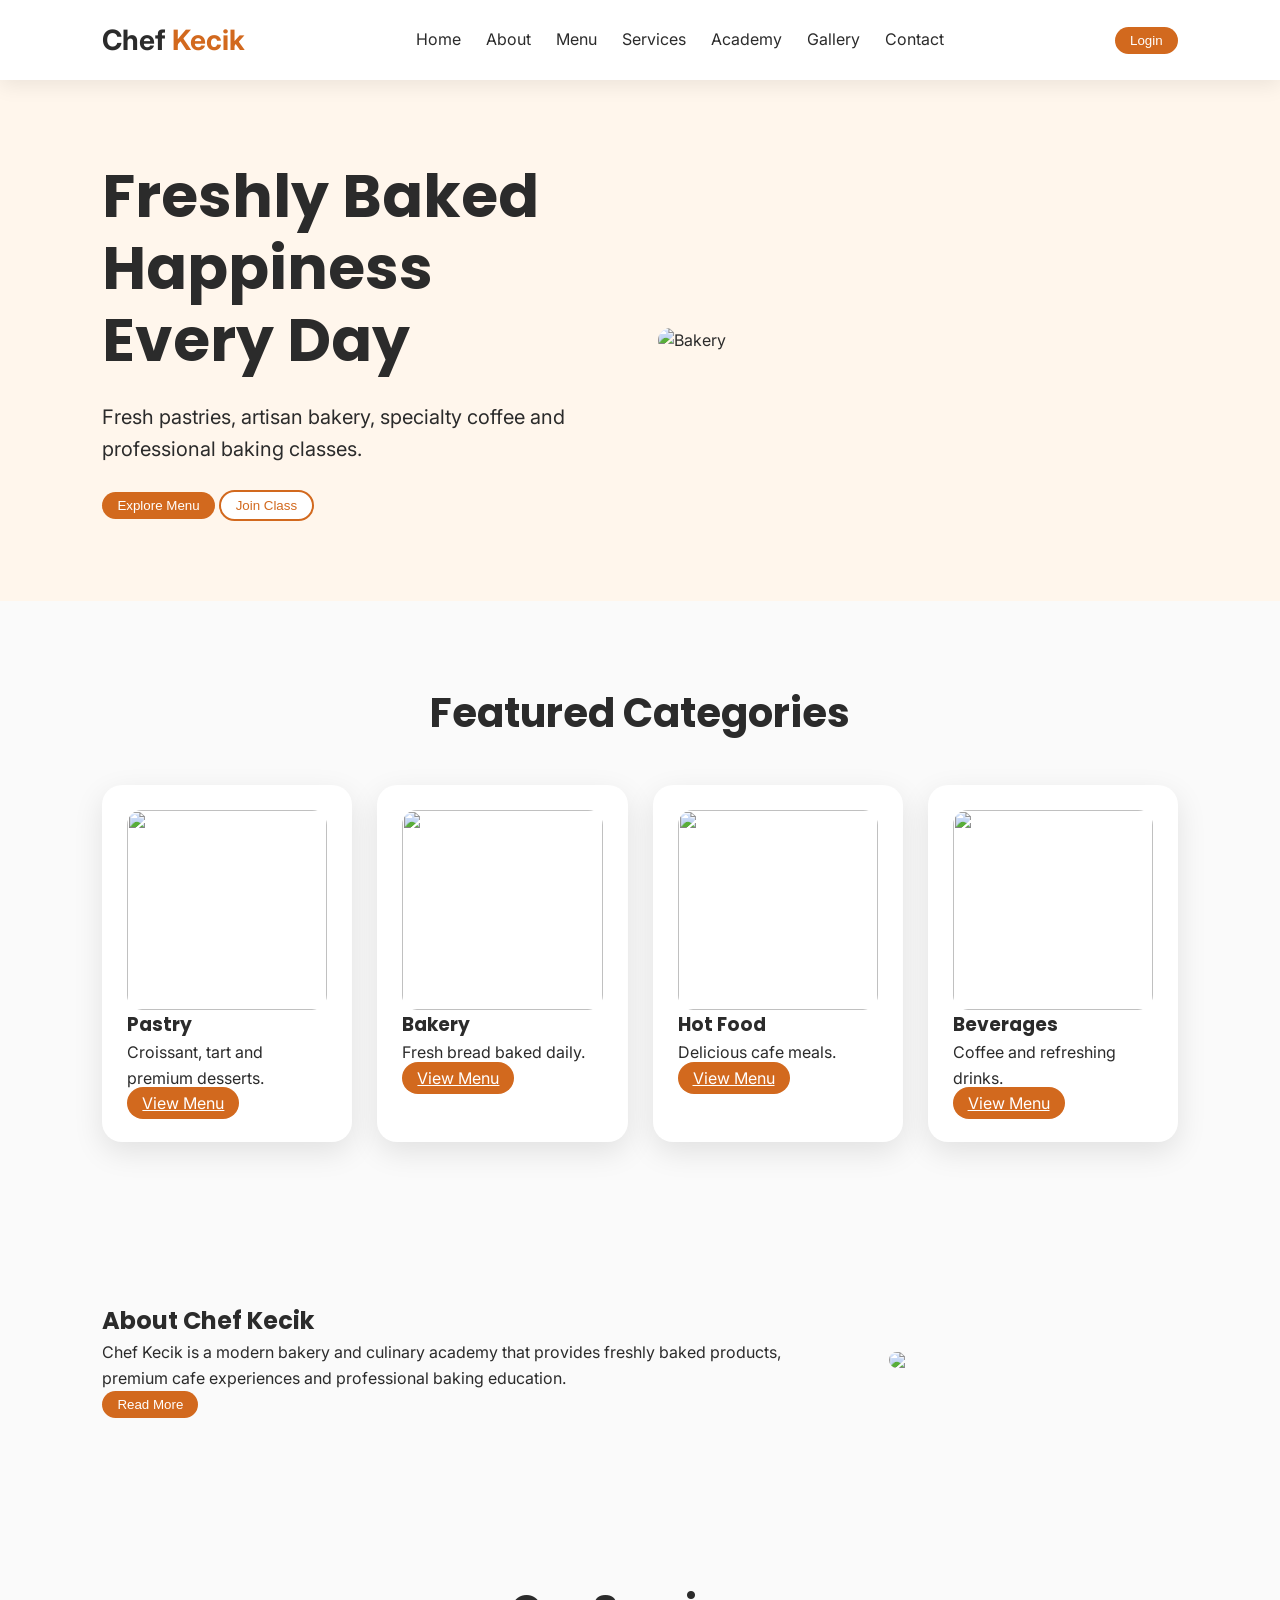
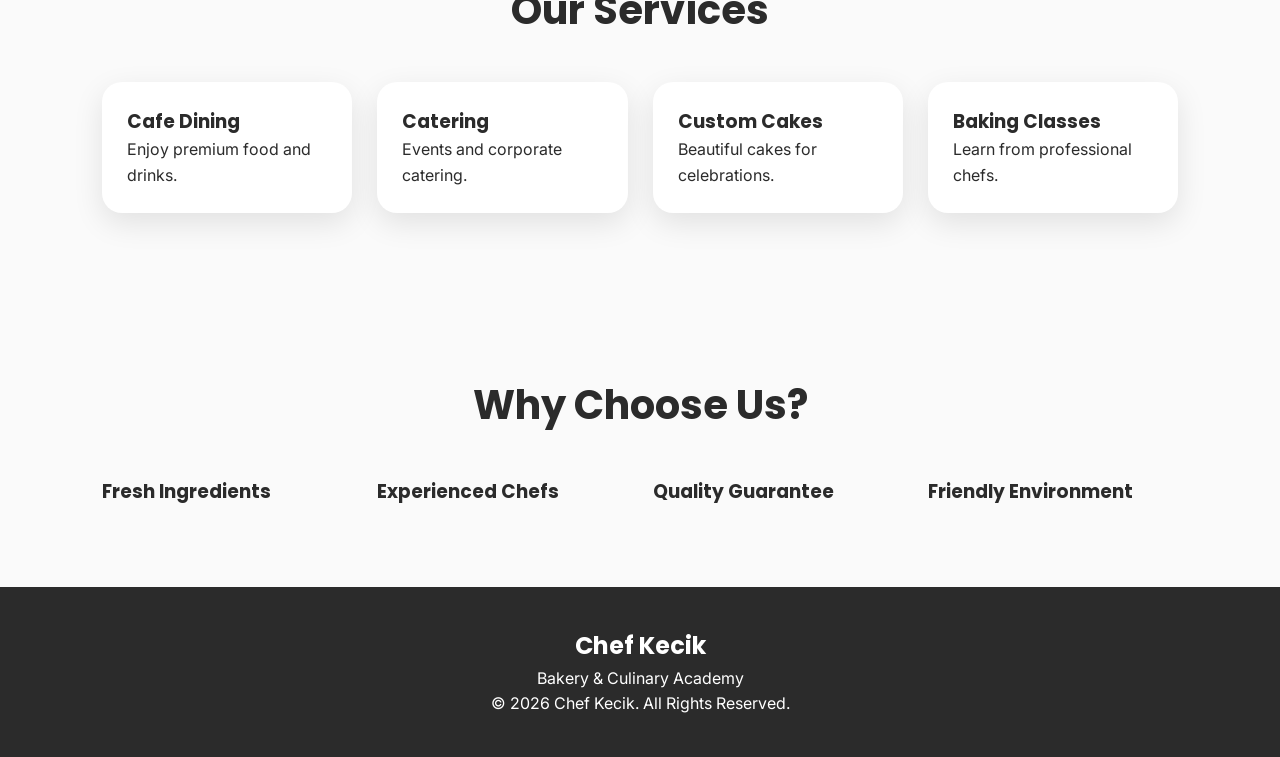
==== index.html @ 18dea5f0 "chef kecik" ====
<!DOCTYPE html>
<html lang="en">

<head>
    <meta charset="UTF-8">
    <meta name="viewport" content="width=device-width, initial-scale=1.0">

    <title>Chef Kecik | Bakery & Culinary Academy</title>

    <link rel="stylesheet" href="css/style.css">

    <!-- Google Fonts -->
    <link
        href="https://fonts.googleapis.com/css2?family=Inter:wght@400;500;600&family=Poppins:wght@600;700&display=swap"
        rel="stylesheet">
</head>

<body>

    <!-- NAVBAR -->
    <header>
        <nav class="navbar">

            <div class="logo">
                Chef <span>Kecik</span>
            </div>


            <ul class="nav-links">
                <li><a href="#home">Home</a></li>
                <li><a href="#about">About</a></li>
                <li><a href="#menu">Menu</a></li>
                <li><a href="#services">Services</a></li>
                <li><a href="academy.html">Academy</a></li>
                <li><a href="#gallery">Gallery</a></li>
                <li><a href="#contact">Contact</a></li>
            </ul>


            <button class="login-btn">
                Login
            </button>


            <div class="hamburger">
                ☰
            </div>

        </nav>
    </header>



    <!-- HERO -->
    <section class="hero" id="home">

        <div class="hero-content">

            <h1>
                Freshly Baked
                Happiness Every Day
            </h1>

            <p>
                Fresh pastries, artisan bakery,
                specialty coffee and professional
                baking classes.
            </p>


            <div>
                <button class="primary-btn">
                    Explore Menu
                </button>

                <button class="secondary-btn">
                    Join Class
                </button>
            </div>

        </div>


        <div class="hero-image">

            <img src="https://images.unsplash.com/photo-1555507036-ab1f4038808a" alt="Bakery">

        </div>

    </section>




    <!-- CATEGORY -->

    <section class="section" id="menu">

        <h2>
            Featured Categories
        </h2>


        <div class="card-grid">


            <div class="card">

                <img src="https://images.unsplash.com/photo-1555507036-ab1f4038808a">

                <h3>
                    Pastry
                </h3>

                <p>
                    Croissant, tart and premium desserts.
                </p>

                <a href="menu.html" class="card-btn">
                    View Menu
                </a>

            </div>




            <div class="card">

                <img src="https://images.unsplash.com/photo-1509440159596-0249088772ff">

                <h3>
                    Bakery
                </h3>

                <p>
                    Fresh bread baked daily.
                </p>

                <a href="menu.html" class="card-btn">
                    View Menu
                </a>

            </div>





            <div class="card">

                <img src="https://images.unsplash.com/photo-1515003197210-e0cd71810b5f">

                <h3>
                    Hot Food
                </h3>

                <p>
                    Delicious cafe meals.
                </p>

                <a href="menu.html" class="card-btn">
                    View Menu
                </a>

            </div>





            <div class="card">

                <img src="https://images.unsplash.com/photo-1495474472287-4d71bcdd2085">

                <h3>
                    Beverages
                </h3>

                <p>
                    Coffee and refreshing drinks.
                </p>

                <a href="menu.html" class="card-btn">
                    View Menu
                </a>

            </div>


        </div>

    </section>





    <!-- ABOUT -->

    <section class="about" id="about">

        <div>

            <h2>
                About Chef Kecik
            </h2>


            <p>
                Chef Kecik is a modern bakery and culinary academy
                that provides freshly baked products, premium cafe
                experiences and professional baking education.
            </p>


            <button class="primary-btn">
                Read More
            </button>


        </div>


        <img src="https://images.unsplash.com/photo-1556910103-1c02745aae4d">

    </section>





    <!-- SERVICES -->

    <section class="section" id="services">

        <h2>
            Our Services
        </h2>


        <div class="service-grid">


            <div class="service">
                <h3>Cafe Dining</h3>
                <p>Enjoy premium food and drinks.</p>
            </div>


            <div class="service">
                <h3>Catering</h3>
                <p>Events and corporate catering.</p>
            </div>


            <div class="service">
                <h3>Custom Cakes</h3>
                <p>Beautiful cakes for celebrations.</p>
            </div>


            <div class="service">
                <h3>Baking Classes</h3>
                <p>Learn from professional chefs.</p>
            </div>


        </div>

    </section>





    <!-- WHY CHOOSE -->

    <section class="why">


        <h2>
            Why Choose Us?
        </h2>


        <div class="features">

            <div>
                <h3>
                    Fresh Ingredients
                </h3>
            </div>


            <div>
                <h3>
                    Experienced Chefs
                </h3>
            </div>


            <div>
                <h3>
                    Quality Guarantee
                </h3>
            </div>


            <div>
                <h3>
                    Friendly Environment
                </h3>
            </div>


        </div>

    </section>

    <!-- FOOTER -->

    <footer id="contact">


        <h2>
            Chef Kecik
        </h2>


        <p>
            Bakery & Culinary Academy
        </p>


        <p>
            © 2026 Chef Kecik. All Rights Reserved.
        </p>


    </footer>



    <script src="js/script.js"></script>

</body>

</html>
---- css/style.css ----
:root {

    --primary: #D2691E;
    --secondary: #FFF6EC;
    --accent: #8B4513;
    --highlight: #F4C27A;
    --dark: #2B2B2B;
    --white: #ffffff;
    --background: #FAFAFA;

}



* {

    margin:0;
    padding:0;
    box-sizing:border-box;
    scroll-behavior:smooth;

}



body {

    font-family: "Inter", sans-serif;
    color:var(--dark);
    background:var(--background);
    line-height:1.6;

}



h1,
h2,
h3 {

    font-family:"Poppins",sans-serif;

}



img {

    max-width:100%;
    display:block;

}



/* ==========================================
   NAVIGATION
========================================== */


.navbar {

    height:80px;
    display:flex;
    align-items:center;
    justify-content:space-between;

    padding:0 8%;

    background:white;

    position:sticky;
    top:0;

    z-index:100;

    box-shadow:
    0 5px 20px rgba(0,0,0,.08);

}



.logo {

    font-size:28px;
    font-weight:700;

}



.logo span {

    color:var(--primary);

}



.nav-links {

    display:flex;
    gap:25px;
    list-style:none;

}



.nav-links a {

    text-decoration:none;
    color:var(--dark);

    position:relative;

}



.nav-links a::after {

    content:"";

    position:absolute;

    width:0%;
    height:2px;

    background:var(--primary);

    bottom:-5px;
    left:0;

    transition:.3s;

}



.nav-links a:hover::after {

    width:100%;

}




/* ==========================================
   BUTTONS
========================================== */


button,
.primary-btn,
.secondary-btn,
.card-btn {

    cursor:pointer;
    border:none;

    padding: 6px 15px;

    border-radius:30px;

    transition:.3s;

}



.primary-btn,
.login-btn,
.card-btn {

    background:var(--primary);

    color:white;

}



.primary-btn:hover,
.login-btn:hover,
.card-btn:hover {

    background:var(--accent);

    transform:translateY(-3px);

}



.secondary-btn {

    background:white;

    border:2px solid var(--primary);

    color:var(--primary);

}



.secondary-btn:hover {

    background:var(--primary);

    color:white;

}



/* ==========================================
   HERO
========================================== */


.hero {

    display:flex;

    align-items:center;

    gap:50px;

    padding:80px 8%;

    background:var(--secondary);

}



.hero-content {

    flex:1;

}



.hero h1 {

    font-size:60px;

    line-height:1.2;

}



.hero p {

    font-size:20px;

    margin:25px 0;

}



.hero-image img {

    width:520px;

    border-radius:30px;

}



/* ==========================================
   PAGE HERO
========================================== */


.page-hero {

    height:350px;

    display:flex;

    flex-direction:column;

    justify-content:center;

    align-items:center;

    text-align:center;

    color:white;


    background:

    linear-gradient(
        rgba(210,105,30,.75),
        rgba(139,69,19,.75)
    ),

    url("../images/bakery.jpg");


    background-size:cover;

    background-position:center;

}



.page-hero h1 {

    font-size:50px;

}




/* ==========================================
   SECTIONS
========================================== */


.section,
.about,
.why {

    padding:80px 8%;

}



.section h2,
.why h2 {

    text-align:center;

    font-size:40px;

    margin-bottom:40px;

}



/* ==========================================
   HOME CARDS
========================================== */


.card-grid,
.service-grid,
.features,
.testimonial {

    display:grid;

    grid-template-columns:repeat(4,1fr);

    gap:25px;

}



.card,
.service,
.testimonial div,
.menu-card,
.course-card {


    background:white;

    padding:25px;

    border-radius:20px;


    box-shadow:

    0 10px 30px rgba(0,0,0,.1);


    transition:.3s;

}



.card:hover,
.service:hover,
.menu-card:hover,
.course-card:hover {


    transform:translateY(-8px);

}



.card img {

    width:100%;

    height:200px;

    object-fit:cover;

    border-radius:15px;

}




/* ==========================================
   ABOUT
========================================== */


.about {

    display:flex;

    align-items:center;

    gap:50px;

}



.about img {

    width:450px;

    border-radius:30px;

}



/* ==========================================
   MENU PAGE
========================================== */


.menu-grid,
.course-grid {

    display:grid;

    grid-template-columns:repeat(3,1fr);

    gap:30px;

}



.menu-card img {


    width:100%;

    height:220px;

    object-fit:cover;

    border-radius:15px;

}



.menu-card h4 {

    color:var(--primary);

    font-size:22px;

    margin:15px 0;

}



.menu-card button,
.course-card button {


    background:var(--primary);

    color:white;


}



/* ==========================================
   ACADEMY
========================================== */


.course-card ul {

    margin:20px;

}



.course-card li {

    margin-bottom:8px;

}



.academy-form {

    max-width:500px;

    margin:auto;

    display:flex;

    flex-direction:column;

    gap:15px;

}



.academy-form label {

    font-weight:600;

}



.academy-form input,
.academy-form select {


    padding:15px;

    border-radius:10px;

    border:1px solid #ddd;

    font-size:16px;

}



/* ==========================================
   TABLE
========================================== */


table {

    width:100%;

    background:white;

    border-collapse:collapse;

}



td,
th {

    padding:15px;

    border:1px solid #ddd;

    text-align:center;

}



/* ==========================================
   FOOTER
========================================== */


footer {

    background:var(--dark);

    color:white;

    text-align:center;

    padding:40px;

}




/* ==========================================
   MOBILE
========================================== */


.hamburger {

    display:none;

}




@media(max-width:900px){


    .nav-links {

        display:none;

    }


    .hamburger {

        display:block;

    }



    .hero,
    .about {

        flex-direction:column;

    }



    .hero h1 {

        font-size:40px;

    }



    .hero-image img,
    .about img {

        width:100%;

    }



    .card-grid,
    .service-grid,
    .features,
    .testimonial,
    .menu-grid,
    .course-grid {


        grid-template-columns:1fr;

    }



    .page-hero h1 {

        font-size:35px;

    }



}
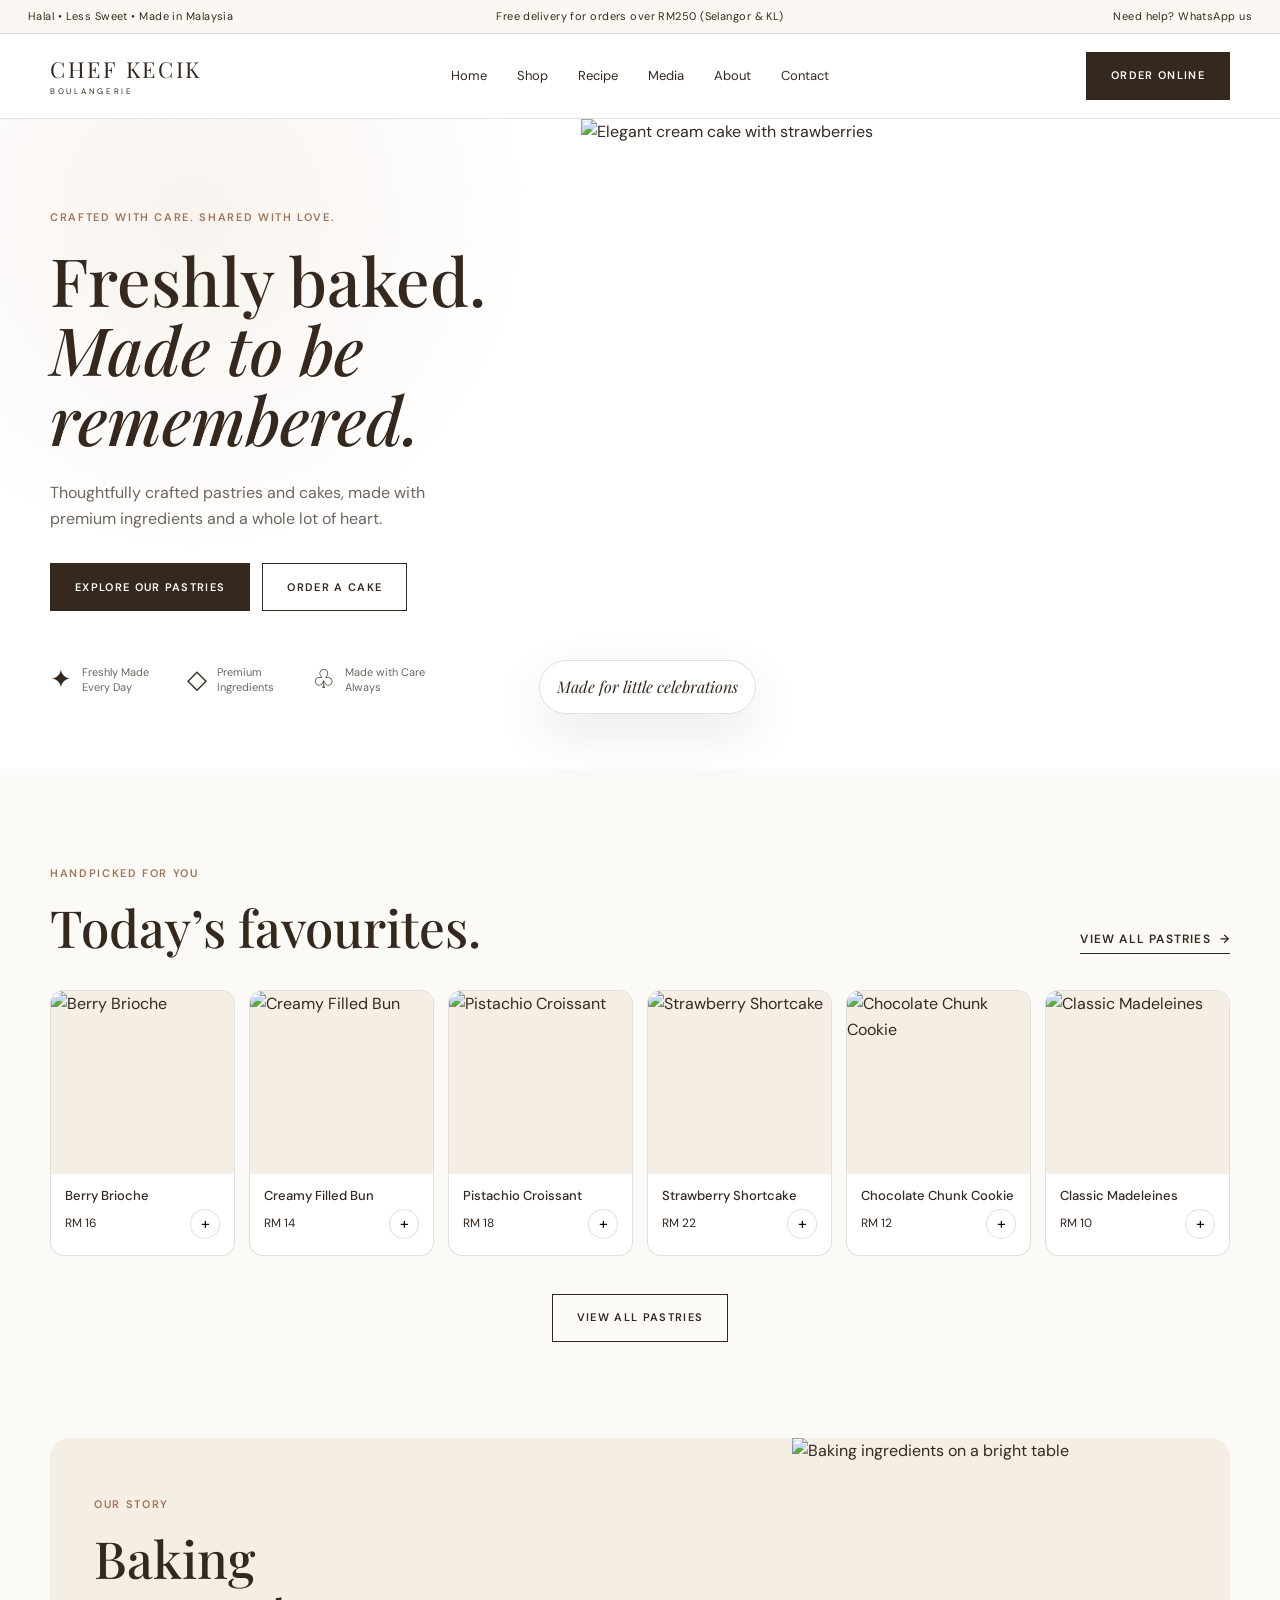
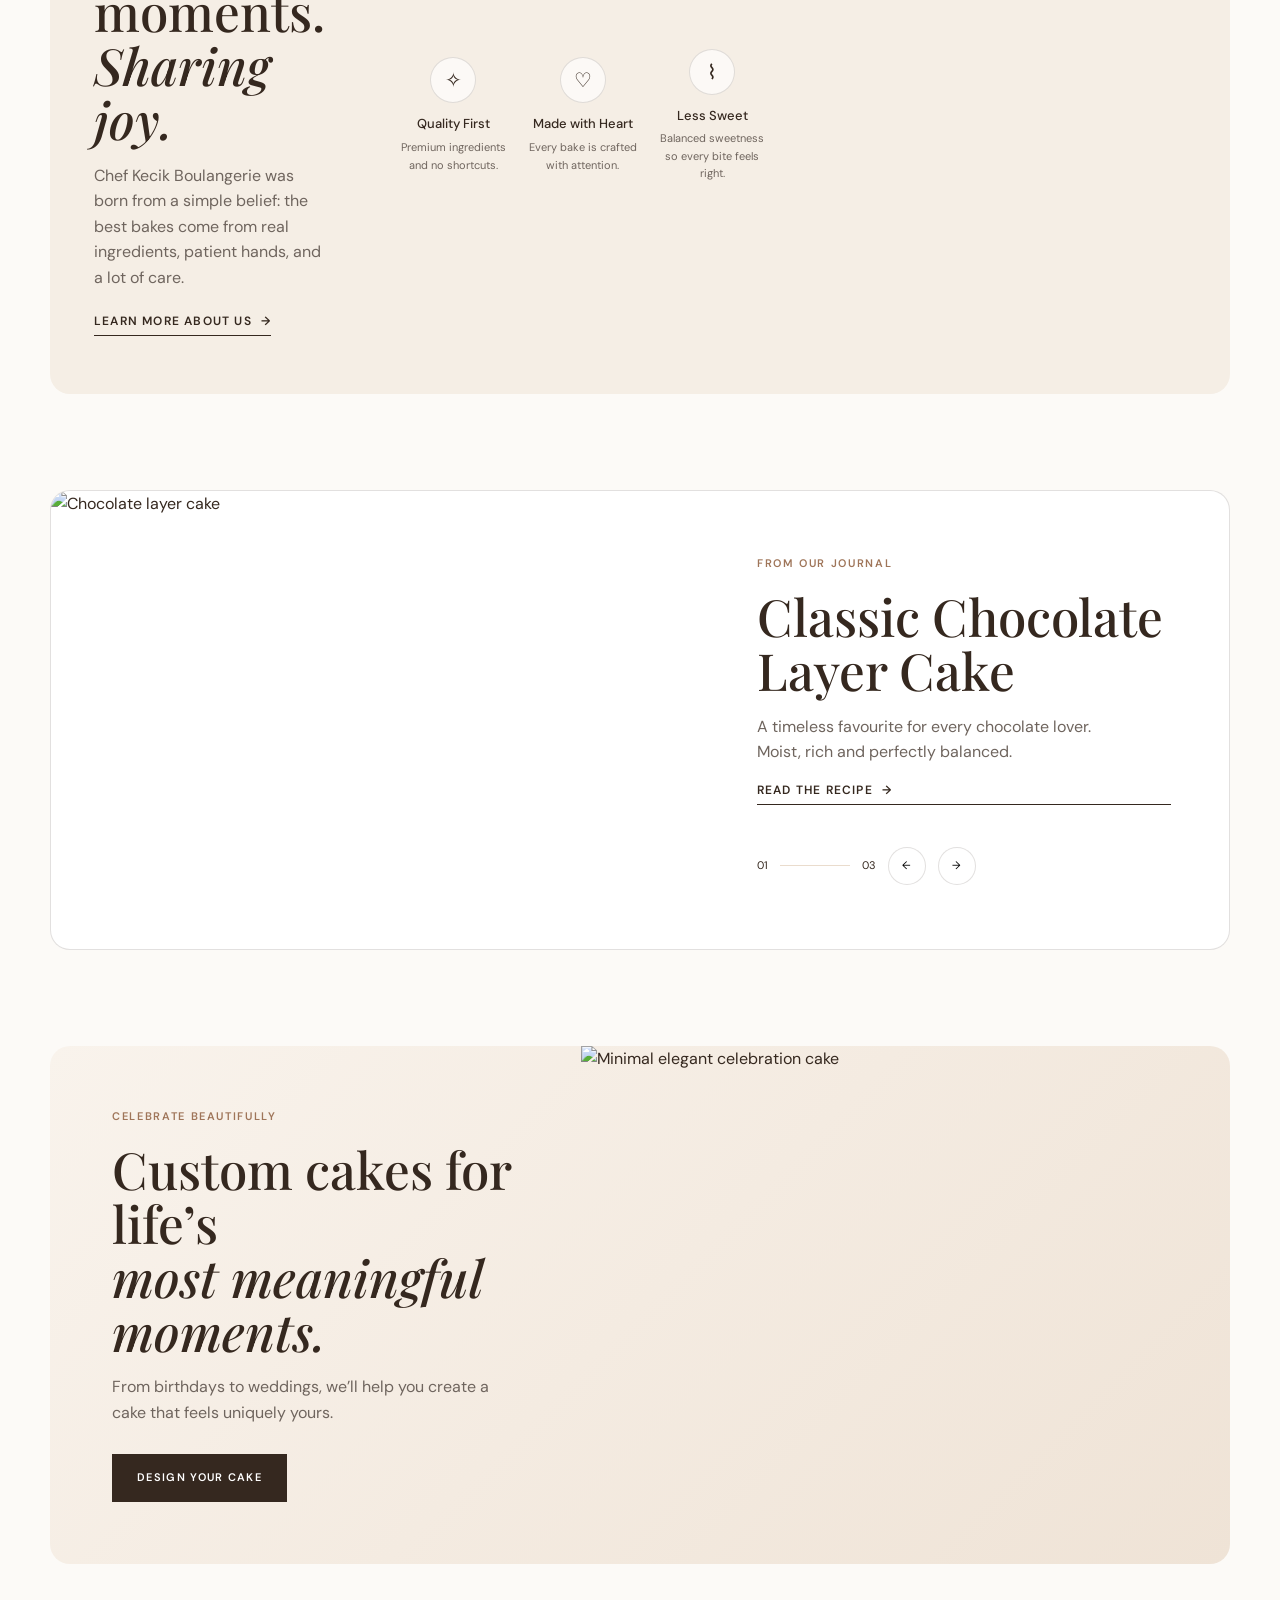
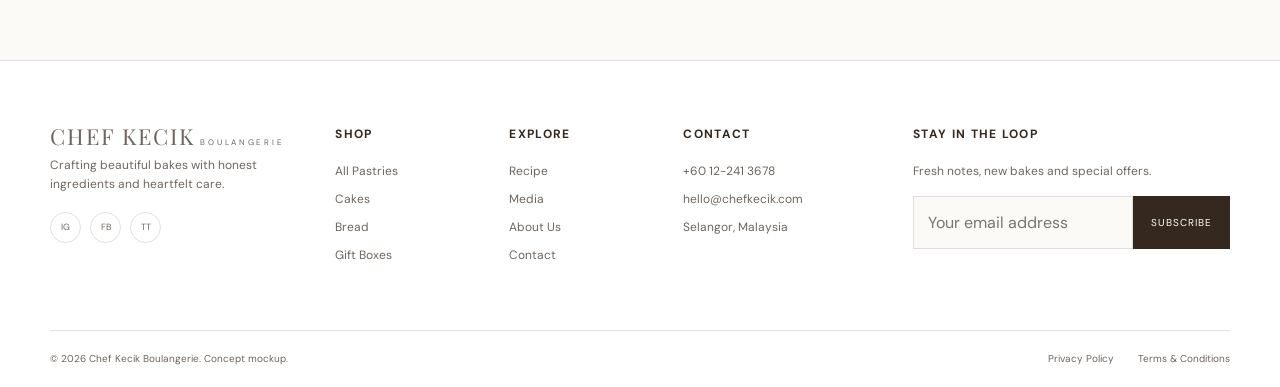
==== commit c9aa936f: "Add Chef Kecik homepage design" ====
--- a/index.html
+++ b/index.html
@@ -1,349 +1,248 @@
-<!DOCTYPE html>
-<html lang="en">
-
-<head>
-    <meta charset="UTF-8">
-    <meta name="viewport" content="width=device-width, initial-scale=1.0">
-
-    <title>Chef Kecik | Bakery & Culinary Academy</title>
-
-    <link rel="stylesheet" href="css/style.css">
-
-    <!-- Google Fonts -->
-    <link
-        href="https://fonts.googleapis.com/css2?family=Inter:wght@400;500;600&family=Poppins:wght@600;700&display=swap"
-        rel="stylesheet">
-</head>
-
-<body>
-
-    <!-- NAVBAR -->
-    <header>
-        <nav class="navbar">
-
-            <div class="logo">
-                Chef <span>Kecik</span>
-            </div>
-
-
-            <ul class="nav-links">
-                <li><a href="#home">Home</a></li>
-                <li><a href="#about">About</a></li>
-                <li><a href="#menu">Menu</a></li>
-                <li><a href="#services">Services</a></li>
-                <li><a href="academy.html">Academy</a></li>
-                <li><a href="#gallery">Gallery</a></li>
-                <li><a href="#contact">Contact</a></li>
-            </ul>
-
-
-            <button class="login-btn">
-                Login
-            </button>
-
-
-            <div class="hamburger">
-                ☰
-            </div>
-
-        </nav>
-    </header>
-
-
-
-    <!-- HERO -->
-    <section class="hero" id="home">
-
-        <div class="hero-content">
-
-            <h1>
-                Freshly Baked
-                Happiness Every Day
-            </h1>
-
-            <p>
-                Fresh pastries, artisan bakery,
-                specialty coffee and professional
-                baking classes.
-            </p>
-
-
-            <div>
-                <button class="primary-btn">
-                    Explore Menu
-                </button>
-
-                <button class="secondary-btn">
-                    Join Class
-                </button>
-            </div>
-
-        </div>
-
-
-        <div class="hero-image">
-
-            <img src="https://images.unsplash.com/photo-1555507036-ab1f4038808a" alt="Bakery">
-
-        </div>
-
-    </section>
-
-
-
-
-    <!-- CATEGORY -->
-
-    <section class="section" id="menu">
-
-        <h2>
-            Featured Categories
-        </h2>
-
-
-        <div class="card-grid">
-
-
-            <div class="card">
-
-                <img src="https://images.unsplash.com/photo-1555507036-ab1f4038808a">
-
-                <h3>
-                    Pastry
-                </h3>
-
-                <p>
-                    Croissant, tart and premium desserts.
-                </p>
-
-                <a href="menu.html" class="card-btn">
-                    View Menu
-                </a>
-
-            </div>
-
-
-
-
-            <div class="card">
-
-                <img src="https://images.unsplash.com/photo-1509440159596-0249088772ff">
-
-                <h3>
-                    Bakery
-                </h3>
-
-                <p>
-                    Fresh bread baked daily.
-                </p>
-
-                <a href="menu.html" class="card-btn">
-                    View Menu
-                </a>
-
-            </div>
-
-
-
-
-
-            <div class="card">
-
-                <img src="https://images.unsplash.com/photo-1515003197210-e0cd71810b5f">
-
-                <h3>
-                    Hot Food
-                </h3>
-
-                <p>
-                    Delicious cafe meals.
-                </p>
-
-                <a href="menu.html" class="card-btn">
-                    View Menu
-                </a>
-
-            </div>
-
-
-
-
-
-            <div class="card">
-
-                <img src="https://images.unsplash.com/photo-1495474472287-4d71bcdd2085">
-
-                <h3>
-                    Beverages
-                </h3>
-
-                <p>
-                    Coffee and refreshing drinks.
-                </p>
-
-                <a href="menu.html" class="card-btn">
-                    View Menu
-                </a>
-
-            </div>
-
-
-        </div>
-
-    </section>
-
-
-
-
-
-    <!-- ABOUT -->
-
-    <section class="about" id="about">
-
-        <div>
-
-            <h2>
-                About Chef Kecik
-            </h2>
-
-
-            <p>
-                Chef Kecik is a modern bakery and culinary academy
-                that provides freshly baked products, premium cafe
-                experiences and professional baking education.
-            </p>
-
-
-            <button class="primary-btn">
-                Read More
-            </button>
-
-
-        </div>
-
-
-        <img src="https://images.unsplash.com/photo-1556910103-1c02745aae4d">
-
-    </section>
-
-
-
-
-
-    <!-- SERVICES -->
-
-    <section class="section" id="services">
-
-        <h2>
-            Our Services
-        </h2>
-
-
-        <div class="service-grid">
-
-
-            <div class="service">
-                <h3>Cafe Dining</h3>
-                <p>Enjoy premium food and drinks.</p>
-            </div>
-
-
-            <div class="service">
-                <h3>Catering</h3>
-                <p>Events and corporate catering.</p>
-            </div>
-
-
-            <div class="service">
-                <h3>Custom Cakes</h3>
-                <p>Beautiful cakes for celebrations.</p>
-            </div>
-
-
-            <div class="service">
-                <h3>Baking Classes</h3>
-                <p>Learn from professional chefs.</p>
-            </div>
-
-
-        </div>
-
-    </section>
-
-
-
-
-
-    <!-- WHY CHOOSE -->
-
-    <section class="why">
-
-
-        <h2>
-            Why Choose Us?
-        </h2>
-
-
-        <div class="features">
-
-            <div>
-                <h3>
-                    Fresh Ingredients
-                </h3>
-            </div>
-
-
-            <div>
-                <h3>
-                    Experienced Chefs
-                </h3>
-            </div>
-
-
-            <div>
-                <h3>
-                    Quality Guarantee
-                </h3>
-            </div>
-
-
-            <div>
-                <h3>
-                    Friendly Environment
-                </h3>
-            </div>
-
-
-        </div>
-
-    </section>
-
-    <!-- FOOTER -->
-
-    <footer id="contact">
-
-
-        <h2>
-            Chef Kecik
-        </h2>
-
-
-        <p>
-            Bakery & Culinary Academy
-        </p>
-
-
-        <p>
-            © 2026 Chef Kecik. All Rights Reserved.
-        </p>
-
-
-    </footer>
-
-
-
-    <script src="js/script.js"></script>
-
-</body>
-
-</html>+<!DOCTYPE html>
+<html lang="en">
+<head>
+  <meta charset="UTF-8" />
+  <meta name="viewport" content="width=device-width, initial-scale=1.0" />
+  <meta name="description" content="Chef Kecik Boulangerie homepage concept" />
+  <title>Chef Kecik Boulangerie</title>
+
+  <!-- Fonts -->
+  <link rel="preconnect" href="https://fonts.googleapis.com">
+  <link rel="preconnect" href="https://fonts.gstatic.com" crossorigin>
+  <link href="https://fonts.googleapis.com/css2?family=DM+Sans:wght@400;500;600&family=Playfair+Display:ital,wght@0,500;0,600;1,500&display=swap" rel="stylesheet">
+
+  <link rel="stylesheet" href="style.css" />
+</head>
+<body>
+  <header class="site-header">
+    <div class="announcement">
+      <span>Halal • Less Sweet • Made in Malaysia</span>
+      <span class="announcement-center">Free delivery for orders over RM250 (Selangor & KL)</span>
+      <a href="https://wa.me/60122413678" target="_blank" rel="noopener">Need help? WhatsApp us</a>
+    </div>
+
+    <nav class="navbar container">
+      <a class="brand" href="#top" aria-label="Chef Kecik home">
+        <span>CHEF KECIK</span>
+        <small>BOULANGERIE</small>
+      </a>
+
+      <button class="menu-toggle" aria-label="Open menu" aria-expanded="false">
+        <span></span><span></span><span></span>
+      </button>
+
+      <div class="nav-menu">
+        <a href="#top">Home</a>
+        <a href="#favourites">Shop</a>
+        <a href="#journal">Recipe</a>
+        <a href="#story">Media</a>
+        <a href="#story">About</a>
+        <a href="#contact">Contact</a>
+      </div>
+
+      <a class="btn btn-dark nav-cta" href="#favourites">Order Online</a>
+    </nav>
+  </header>
+
+  <main id="top">
+    <section class="hero">
+      <div class="hero-inner container">
+        <div class="hero-copy reveal">
+          <p class="eyebrow">CRAFTED WITH CARE. SHARED WITH LOVE.</p>
+          <h1>Freshly baked.<br><em>Made to be remembered.</em></h1>
+          <p class="hero-text">
+            Thoughtfully crafted pastries and cakes, made with premium ingredients
+            and a whole lot of heart.
+          </p>
+
+          <div class="hero-actions">
+            <a class="btn btn-dark" href="#favourites">Explore Our Pastries</a>
+            <a class="btn btn-light" href="#custom-cakes">Order a Cake</a>
+          </div>
+
+          <div class="hero-features">
+            <div><span>✦</span><p>Freshly Made<br>Every Day</p></div>
+            <div><span>◇</span><p>Premium<br>Ingredients</p></div>
+            <div><span>♧</span><p>Made with Care<br>Always</p></div>
+          </div>
+        </div>
+
+        <div class="hero-visual reveal">
+          <div class="hero-image-wrap">
+            <img
+              src="https://images.unsplash.com/photo-1578985545062-69928b1d9587?auto=format&fit=crop&w=1400&q=85"
+              alt="Elegant cream cake with strawberries"
+            >
+          </div>
+          <span class="floating-note">Made for little celebrations</span>
+        </div>
+      </div>
+    </section>
+
+    <section class="section favourites" id="favourites">
+      <div class="container">
+        <div class="section-heading reveal">
+          <div>
+            <p class="eyebrow">HANDPICKED FOR YOU</p>
+            <h2>Today’s favourites.</h2>
+          </div>
+          <a class="text-link" href="#">View all pastries <span>→</span></a>
+        </div>
+
+        <div class="product-grid" id="productGrid"></div>
+
+        <div class="center-action reveal">
+          <a href="#" class="btn btn-light">View All Pastries</a>
+        </div>
+      </div>
+    </section>
+
+    <section class="story-strip section" id="story">
+      <div class="container story-grid">
+        <div class="story-copy reveal">
+          <p class="eyebrow">OUR STORY</p>
+          <h2>Baking moments.<br><em>Sharing joy.</em></h2>
+          <p>
+            Chef Kecik Boulangerie was born from a simple belief:
+            the best bakes come from real ingredients, patient hands, and a lot of care.
+          </p>
+          <a href="#" class="text-link">Learn more about us <span>→</span></a>
+        </div>
+
+        <div class="values reveal">
+          <article>
+            <span class="value-icon">✧</span>
+            <h3>Quality First</h3>
+            <p>Premium ingredients and no shortcuts.</p>
+          </article>
+          <article>
+            <span class="value-icon">♡</span>
+            <h3>Made with Heart</h3>
+            <p>Every bake is crafted with attention.</p>
+          </article>
+          <article>
+            <span class="value-icon">⌇</span>
+            <h3>Less Sweet</h3>
+            <p>Balanced sweetness so every bite feels right.</p>
+          </article>
+        </div>
+
+        <div class="story-image reveal">
+          <img
+            src="https://images.unsplash.com/photo-1486427944299-d1955d23e34d?auto=format&fit=crop&w=1200&q=85"
+            alt="Baking ingredients on a bright table"
+          >
+        </div>
+      </div>
+    </section>
+
+    <section class="section journal" id="journal">
+      <div class="container journal-card reveal">
+        <div class="journal-image">
+          <img
+            src="https://images.unsplash.com/photo-1571115177098-24ec42ed204d?auto=format&fit=crop&w=1200&q=85"
+            alt="Chocolate layer cake"
+          >
+        </div>
+        <div class="journal-copy">
+          <p class="eyebrow">FROM OUR JOURNAL</p>
+          <h2>Classic Chocolate<br>Layer Cake</h2>
+          <p>
+            A timeless favourite for every chocolate lover.
+            Moist, rich and perfectly balanced.
+          </p>
+          <a class="text-link" href="#">Read the recipe <span>→</span></a>
+
+          <div class="journal-controls" aria-label="Journal carousel">
+            <span>01</span>
+            <div class="line"></div>
+            <span>03</span>
+            <button aria-label="Previous story">←</button>
+            <button aria-label="Next story">→</button>
+          </div>
+        </div>
+      </div>
+    </section>
+
+    <section class="custom-cakes" id="custom-cakes">
+      <div class="container custom-card reveal">
+        <div class="custom-copy">
+          <p class="eyebrow">CELEBRATE BEAUTIFULLY</p>
+          <h2>Custom cakes for life’s<br><em>most meaningful moments.</em></h2>
+          <p>
+            From birthdays to weddings, we’ll help you create a cake that feels uniquely yours.
+          </p>
+          <a class="btn btn-dark" href="#contact">Design Your Cake</a>
+        </div>
+
+        <div class="custom-image">
+          <img
+            src="https://images.unsplash.com/photo-1535254973040-607b474cb50d?auto=format&fit=crop&w=1200&q=85"
+            alt="Minimal elegant celebration cake"
+          >
+        </div>
+      </div>
+    </section>
+  </main>
+
+  <footer class="footer" id="contact">
+    <div class="container footer-grid">
+      <div>
+        <a class="brand footer-brand" href="#top">
+          <span>CHEF KECIK</span>
+          <small>BOULANGERIE</small>
+        </a>
+        <p>Crafting beautiful bakes with honest ingredients and heartfelt care.</p>
+        <div class="socials">
+          <a href="#" aria-label="Instagram">IG</a>
+          <a href="#" aria-label="Facebook">FB</a>
+          <a href="#" aria-label="TikTok">TT</a>
+        </div>
+      </div>
+
+      <div>
+        <h4>Shop</h4>
+        <a href="#">All Pastries</a>
+        <a href="#">Cakes</a>
+        <a href="#">Bread</a>
+        <a href="#">Gift Boxes</a>
+      </div>
+
+      <div>
+        <h4>Explore</h4>
+        <a href="#journal">Recipe</a>
+        <a href="#story">Media</a>
+        <a href="#story">About Us</a>
+        <a href="#contact">Contact</a>
+      </div>
+
+      <div>
+        <h4>Contact</h4>
+        <a href="tel:+60122413678">+60 12-241 3678</a>
+        <a href="mailto:hello@chefkecik.com">hello@chefkecik.com</a>
+        <p>Selangor, Malaysia</p>
+      </div>
+
+      <div class="newsletter">
+        <h4>Stay in the loop</h4>
+        <p>Fresh notes, new bakes and special offers.</p>
+        <form id="newsletterForm">
+          <input type="email" id="emailInput" placeholder="Your email address" required>
+          <button type="submit">Subscribe</button>
+        </form>
+        <small id="newsletterMessage" role="status"></small>
+      </div>
+    </div>
+
+    <div class="container footer-bottom">
+      <span>© 2026 Chef Kecik Boulangerie. Concept mockup.</span>
+      <div>
+        <a href="#">Privacy Policy</a>
+        <a href="#">Terms & Conditions</a>
+      </div>
+    </div>
+  </footer>
+
+  <script src="script.js"></script>
+</body>
+</html>
--- a/style.css
+++ b/style.css
@@ -0,0 +1,853 @@
+:root {
+  --white: #ffffff;
+  --warm-white: #fcfaf7;
+  --cream: #f5eee5;
+  --beige: #eadccd;
+  --sand: #c6a88c;
+  --brown: #35281f;
+  --muted: #6f655e;
+  --line: rgba(53, 40, 31, 0.14);
+  --shadow: 0 20px 50px rgba(79, 61, 45, 0.10);
+  --radius: 20px;
+}
+
+* {
+  box-sizing: border-box;
+}
+
+html {
+  scroll-behavior: smooth;
+}
+
+body {
+  margin: 0;
+  font-family: "DM Sans", sans-serif;
+  color: var(--brown);
+  background: var(--warm-white);
+  line-height: 1.6;
+}
+
+img {
+  display: block;
+  width: 100%;
+}
+
+a {
+  color: inherit;
+  text-decoration: none;
+}
+
+button,
+input {
+  font: inherit;
+}
+
+.container {
+  width: min(1180px, calc(100% - 48px));
+  margin-inline: auto;
+}
+
+.announcement {
+  min-height: 34px;
+  padding: 7px 28px;
+  display: grid;
+  grid-template-columns: 1fr auto 1fr;
+  gap: 20px;
+  align-items: center;
+  font-size: 11px;
+  letter-spacing: 0.04em;
+  border-bottom: 1px solid var(--line);
+  background: #fbf8f3;
+}
+
+.announcement-center {
+  text-align: center;
+}
+
+.announcement a {
+  justify-self: end;
+}
+
+.site-header {
+  position: relative;
+  z-index: 20;
+  background: rgba(255,255,255,0.96);
+}
+
+.navbar {
+  height: 84px;
+  display: grid;
+  grid-template-columns: 1fr auto 1fr;
+  gap: 24px;
+  align-items: center;
+}
+
+.brand {
+  display: inline-flex;
+  flex-direction: column;
+  width: fit-content;
+  line-height: 1;
+  letter-spacing: 0.17em;
+}
+
+.brand span {
+  font-family: "Playfair Display", serif;
+  font-size: 22px;
+}
+
+.brand small {
+  margin-top: 7px;
+  font-size: 8px;
+  letter-spacing: 0.34em;
+}
+
+.nav-menu {
+  display: flex;
+  align-items: center;
+  gap: 30px;
+  font-size: 13px;
+}
+
+.nav-menu a {
+  position: relative;
+}
+
+.nav-menu a::after {
+  content: "";
+  position: absolute;
+  left: 0;
+  right: 100%;
+  bottom: -8px;
+  height: 1px;
+  background: var(--brown);
+  transition: right .3s ease;
+}
+
+.nav-menu a:hover::after {
+  right: 0;
+}
+
+.nav-cta {
+  justify-self: end;
+}
+
+.menu-toggle {
+  display: none;
+  background: none;
+  border: 0;
+  padding: 8px;
+}
+
+.menu-toggle span {
+  width: 23px;
+  height: 1px;
+  background: var(--brown);
+  display: block;
+  margin: 5px 0;
+}
+
+.btn {
+  display: inline-flex;
+  align-items: center;
+  justify-content: center;
+  min-height: 48px;
+  padding: 0 24px;
+  border: 1px solid var(--brown);
+  text-transform: uppercase;
+  letter-spacing: 0.12em;
+  font-size: 11px;
+  font-weight: 600;
+  transition: .25s ease;
+}
+
+.btn-dark {
+  color: #fff;
+  background: var(--brown);
+}
+
+.btn-dark:hover {
+  transform: translateY(-2px);
+  box-shadow: 0 8px 20px rgba(53,40,31,.18);
+}
+
+.btn-light {
+  background: transparent;
+}
+
+.btn-light:hover {
+  background: var(--brown);
+  color: #fff;
+}
+
+.hero {
+  border-top: 1px solid var(--line);
+  background:
+    radial-gradient(circle at 15% 15%, rgba(234,220,205,.35), transparent 28%),
+    var(--white);
+}
+
+.hero-inner {
+  min-height: 650px;
+  display: grid;
+  grid-template-columns: 0.9fr 1.1fr;
+  align-items: stretch;
+}
+
+.hero-copy {
+  padding: 82px 50px 60px 0;
+  display: flex;
+  flex-direction: column;
+  justify-content: center;
+}
+
+.eyebrow {
+  margin: 0 0 18px;
+  color: #9f7559;
+  font-size: 11px;
+  font-weight: 600;
+  letter-spacing: 0.15em;
+}
+
+h1,
+h2,
+h3 {
+  font-family: "Playfair Display", serif;
+  font-weight: 500;
+  line-height: 1.05;
+  margin-top: 0;
+}
+
+h1 {
+  margin-bottom: 26px;
+  font-size: clamp(46px, 5.2vw, 72px);
+}
+
+h1 em,
+h2 em {
+  font-weight: 500;
+}
+
+.hero-text {
+  max-width: 430px;
+  margin: 0 0 32px;
+  color: var(--muted);
+  font-size: 16px;
+}
+
+.hero-actions {
+  display: flex;
+  gap: 12px;
+  flex-wrap: wrap;
+}
+
+.hero-features {
+  margin-top: 48px;
+  display: flex;
+  gap: 38px;
+  flex-wrap: wrap;
+}
+
+.hero-features > div {
+  display: flex;
+  align-items: center;
+  gap: 10px;
+}
+
+.hero-features span {
+  font-size: 26px;
+}
+
+.hero-features p {
+  margin: 0;
+  font-size: 11px;
+  line-height: 1.35;
+  color: var(--muted);
+}
+
+.hero-visual {
+  position: relative;
+  min-height: 650px;
+}
+
+.hero-image-wrap {
+  height: 100%;
+  overflow: hidden;
+  border-radius: 0 0 0 72px;
+}
+
+.hero-image-wrap img {
+  height: 100%;
+  object-fit: cover;
+  object-position: center;
+}
+
+.floating-note {
+  position: absolute;
+  left: -42px;
+  bottom: 55px;
+  padding: 13px 17px;
+  background: rgba(255,255,255,.92);
+  border: 1px solid var(--line);
+  border-radius: 999px;
+  font-family: "Playfair Display", serif;
+  font-style: italic;
+  box-shadow: var(--shadow);
+}
+
+.section {
+  padding: 96px 0;
+}
+
+.section-heading {
+  margin-bottom: 36px;
+  display: flex;
+  justify-content: space-between;
+  gap: 24px;
+  align-items: end;
+}
+
+.section-heading h2,
+.story-copy h2,
+.journal-copy h2,
+.custom-copy h2 {
+  margin-bottom: 0;
+  font-size: clamp(36px, 4vw, 54px);
+}
+
+.text-link {
+  display: inline-flex;
+  align-items: center;
+  gap: 9px;
+  padding-bottom: 4px;
+  border-bottom: 1px solid var(--brown);
+  font-size: 12px;
+  font-weight: 600;
+  text-transform: uppercase;
+  letter-spacing: 0.1em;
+}
+
+.text-link span {
+  transition: transform .2s ease;
+}
+
+.text-link:hover span {
+  transform: translateX(5px);
+}
+
+.product-grid {
+  display: grid;
+  grid-template-columns: repeat(6, 1fr);
+  gap: 14px;
+}
+
+.product-card {
+  border: 1px solid var(--line);
+  border-radius: 14px;
+  overflow: hidden;
+  background: #fff;
+  transition: transform .25s ease, box-shadow .25s ease;
+}
+
+.product-card:hover {
+  transform: translateY(-6px);
+  box-shadow: var(--shadow);
+}
+
+.product-image {
+  aspect-ratio: 1 / 1;
+  overflow: hidden;
+  background: var(--cream);
+}
+
+.product-image img {
+  width: 100%;
+  height: 100%;
+  object-fit: cover;
+  transition: transform .45s ease;
+}
+
+.product-card:hover img {
+  transform: scale(1.04);
+}
+
+.product-info {
+  padding: 15px 14px 16px;
+}
+
+.product-info h3 {
+  margin-bottom: 6px;
+  font-family: "DM Sans", sans-serif;
+  font-size: 13px;
+  font-weight: 500;
+}
+
+.product-meta {
+  display: flex;
+  justify-content: space-between;
+  align-items: center;
+  gap: 8px;
+}
+
+.product-meta span {
+  font-size: 12px;
+}
+
+.add-btn {
+  width: 30px;
+  height: 30px;
+  border: 1px solid var(--line);
+  border-radius: 50%;
+  background: #fff;
+  cursor: pointer;
+  transition: .2s ease;
+}
+
+.add-btn:hover {
+  background: var(--brown);
+  color: #fff;
+}
+
+.center-action {
+  margin-top: 38px;
+  display: flex;
+  justify-content: center;
+}
+
+.story-strip {
+  padding-block: 0;
+}
+
+.story-grid {
+  min-height: 420px;
+  display: grid;
+  grid-template-columns: 0.85fr 1.1fr 1.15fr;
+  background: var(--cream);
+  overflow: hidden;
+  border-radius: var(--radius);
+}
+
+.story-copy {
+  padding: 58px 44px;
+  align-self: center;
+}
+
+.story-copy p:not(.eyebrow) {
+  color: var(--muted);
+}
+
+.values {
+  padding: 58px 24px;
+  display: grid;
+  grid-template-columns: repeat(3, 1fr);
+  gap: 18px;
+  align-items: center;
+}
+
+.values article {
+  text-align: center;
+}
+
+.value-icon {
+  display: inline-grid;
+  place-items: center;
+  width: 46px;
+  height: 46px;
+  margin-bottom: 14px;
+  border: 1px solid var(--line);
+  border-radius: 50%;
+  background: rgba(255,255,255,.65);
+  font-size: 20px;
+}
+
+.values h3 {
+  margin-bottom: 8px;
+  font-family: "DM Sans", sans-serif;
+  font-size: 13px;
+}
+
+.values p {
+  margin: 0;
+  color: var(--muted);
+  font-size: 11px;
+}
+
+.story-image {
+  min-height: 420px;
+}
+
+.story-image img {
+  height: 100%;
+  object-fit: cover;
+}
+
+.journal-card {
+  display: grid;
+  grid-template-columns: 1.1fr .9fr;
+  min-height: 460px;
+  overflow: hidden;
+  border: 1px solid var(--line);
+  border-radius: var(--radius);
+  background: #fff;
+}
+
+.journal-image img {
+  height: 100%;
+  object-fit: cover;
+}
+
+.journal-copy {
+  position: relative;
+  padding: 58px;
+  align-self: stretch;
+  display: flex;
+  flex-direction: column;
+  justify-content: center;
+}
+
+.journal-copy p:not(.eyebrow) {
+  max-width: 380px;
+  color: var(--muted);
+}
+
+.journal-controls {
+  margin-top: 42px;
+  display: flex;
+  align-items: center;
+  gap: 12px;
+  font-size: 11px;
+}
+
+.journal-controls .line {
+  width: 70px;
+  height: 1px;
+  background: var(--beige);
+}
+
+.journal-controls button {
+  width: 38px;
+  height: 38px;
+  border: 1px solid var(--line);
+  border-radius: 50%;
+  background: #fff;
+  cursor: pointer;
+}
+
+.custom-cakes {
+  padding-bottom: 96px;
+}
+
+.custom-card {
+  display: grid;
+  grid-template-columns: .9fr 1.1fr;
+  align-items: stretch;
+  overflow: hidden;
+  min-height: 390px;
+  border-radius: var(--radius);
+  background: linear-gradient(135deg, #f9f3ec, #efe3d6);
+}
+
+.custom-copy {
+  padding: 62px;
+  align-self: center;
+}
+
+.custom-copy p:not(.eyebrow) {
+  max-width: 430px;
+  margin-bottom: 28px;
+  color: var(--muted);
+}
+
+.custom-image img {
+  height: 100%;
+  object-fit: cover;
+}
+
+.footer {
+  padding-top: 64px;
+  border-top: 1px solid var(--line);
+  background: #fff;
+}
+
+.footer-grid {
+  display: grid;
+  grid-template-columns: 1.3fr .7fr .7fr 1fr 1.5fr;
+  gap: 44px;
+}
+
+.footer h4 {
+  margin: 0 0 18px;
+  font-size: 12px;
+  text-transform: uppercase;
+  letter-spacing: .11em;
+}
+
+.footer p,
+.footer a {
+  display: block;
+  margin: 0 0 9px;
+  color: var(--muted);
+  font-size: 12px;
+}
+
+.footer-brand {
+  margin-bottom: 20px;
+}
+
+.socials {
+  display: flex;
+  gap: 9px;
+  margin-top: 18px;
+}
+
+.socials a {
+  width: 31px;
+  height: 31px;
+  display: grid;
+  place-items: center;
+  border: 1px solid var(--line);
+  border-radius: 50%;
+  font-size: 9px;
+}
+
+.newsletter form {
+  display: flex;
+  margin-top: 15px;
+}
+
+.newsletter input {
+  min-width: 0;
+  flex: 1;
+  padding: 13px 14px;
+  border: 1px solid var(--line);
+  outline: 0;
+  background: var(--warm-white);
+}
+
+.newsletter button {
+  border: 0;
+  padding: 0 18px;
+  color: #fff;
+  background: var(--brown);
+  cursor: pointer;
+  text-transform: uppercase;
+  font-size: 10px;
+  letter-spacing: .1em;
+}
+
+#newsletterMessage {
+  display: block;
+  margin-top: 8px;
+  color: #7d674f;
+}
+
+.footer-bottom {
+  margin-top: 56px;
+  padding: 20px 0;
+  display: flex;
+  justify-content: space-between;
+  gap: 24px;
+  border-top: 1px solid var(--line);
+  color: var(--muted);
+  font-size: 10px;
+}
+
+.footer-bottom div {
+  display: flex;
+  gap: 24px;
+}
+
+.footer-bottom a {
+  margin: 0;
+  font-size: 10px;
+}
+
+.reveal {
+  opacity: 0;
+  transform: translateY(18px);
+  transition: opacity .7s ease, transform .7s ease;
+}
+
+.reveal.visible {
+  opacity: 1;
+  transform: translateY(0);
+}
+
+@media (max-width: 1050px) {
+  .product-grid {
+    grid-template-columns: repeat(3, 1fr);
+  }
+
+  .story-grid {
+    grid-template-columns: 1fr 1fr;
+  }
+
+  .story-image {
+    grid-column: 1 / -1;
+    min-height: 320px;
+  }
+
+  .footer-grid {
+    grid-template-columns: repeat(3, 1fr);
+  }
+}
+
+@media (max-width: 820px) {
+  .announcement {
+    grid-template-columns: 1fr auto;
+  }
+
+  .announcement-center {
+    display: none;
+  }
+
+  .navbar {
+    grid-template-columns: 1fr auto;
+    height: 72px;
+  }
+
+  .menu-toggle {
+    display: block;
+    justify-self: end;
+  }
+
+  .nav-menu {
+    position: absolute;
+    top: 106px;
+    left: 0;
+    right: 0;
+    padding: 24px;
+    display: none;
+    flex-direction: column;
+    background: #fff;
+    border-top: 1px solid var(--line);
+    border-bottom: 1px solid var(--line);
+  }
+
+  .nav-menu.open {
+    display: flex;
+  }
+
+  .nav-cta {
+    display: none;
+  }
+
+  .hero-inner,
+  .journal-card,
+  .custom-card {
+    grid-template-columns: 1fr;
+  }
+
+  .hero-copy {
+    padding: 64px 0 42px;
+  }
+
+  .hero-visual {
+    min-height: 500px;
+  }
+
+  .hero-image-wrap {
+    border-radius: 32px;
+  }
+
+  .floating-note {
+    left: 18px;
+    bottom: 18px;
+  }
+
+  .story-grid {
+    grid-template-columns: 1fr;
+  }
+
+  .values {
+    padding-top: 0;
+  }
+
+  .story-image {
+    grid-column: auto;
+  }
+
+  .journal-image {
+    min-height: 420px;
+  }
+
+  .custom-image {
+    min-height: 420px;
+  }
+
+  .footer-grid {
+    grid-template-columns: 1fr 1fr;
+  }
+}
+
+@media (max-width: 620px) {
+  .container {
+    width: min(100% - 28px, 1180px);
+  }
+
+  .announcement {
+    padding-inline: 14px;
+    font-size: 9px;
+  }
+
+  .announcement > span:first-child {
+    max-width: 180px;
+  }
+
+  .announcement a {
+    font-size: 0;
+  }
+
+  .announcement a::after {
+    content: "WhatsApp";
+    font-size: 9px;
+  }
+
+  .section {
+    padding: 72px 0;
+  }
+
+  h1 {
+    font-size: 46px;
+  }
+
+  .hero-inner {
+    min-height: auto;
+  }
+
+  .hero-features {
+    gap: 18px;
+  }
+
+  .product-grid {
+    grid-template-columns: repeat(2, 1fr);
+  }
+
+  .section-heading {
+    align-items: flex-start;
+    flex-direction: column;
+  }
+
+  .story-copy,
+  .journal-copy,
+  .custom-copy {
+    padding: 40px 24px;
+  }
+
+  .values {
+    grid-template-columns: 1fr;
+    padding: 0 24px 36px;
+  }
+
+  .journal-image,
+  .custom-image {
+    min-height: 340px;
+  }
+
+  .footer-grid {
+    grid-template-columns: 1fr;
+  }
+
+  .footer-bottom {
+    flex-direction: column;
+  }
+}
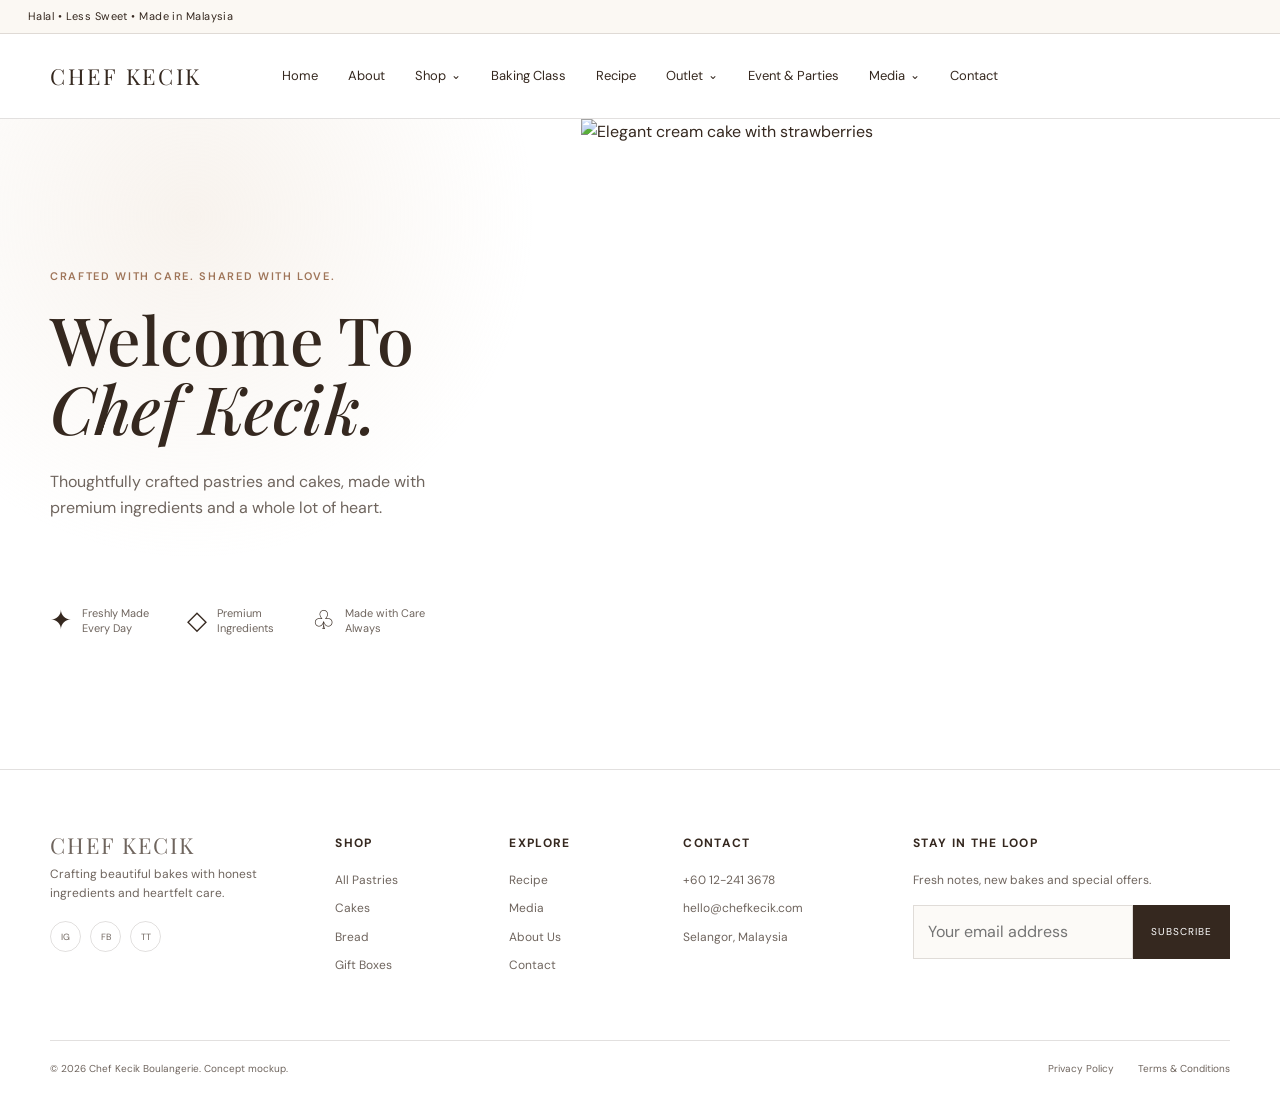
==== commit da08ca13: "update baru" ====
--- a/index.html
+++ b/index.html
@@ -1,30 +1,33 @@
 <!DOCTYPE html>
 <html lang="en">
+
 <head>
   <meta charset="UTF-8" />
   <meta name="viewport" content="width=device-width, initial-scale=1.0" />
-  <meta name="description" content="Chef Kecik Boulangerie homepage concept" />
-  <title>Chef Kecik Boulangerie</title>
+  <meta name="description" content="Chef Kecik homepage " />
+  <title>Chef Kecik </title>
 
   <!-- Fonts -->
   <link rel="preconnect" href="https://fonts.googleapis.com">
   <link rel="preconnect" href="https://fonts.gstatic.com" crossorigin>
-  <link href="https://fonts.googleapis.com/css2?family=DM+Sans:wght@400;500;600&family=Playfair+Display:ital,wght@0,500;0,600;1,500&display=swap" rel="stylesheet">
+  <link
+    href="https://fonts.googleapis.com/css2?family=DM+Sans:wght@400;500;600&family=Playfair+Display:ital,wght@0,500;0,600;1,500&display=swap"
+    rel="stylesheet">
 
   <link rel="stylesheet" href="style.css" />
 </head>
+
 <body>
   <header class="site-header">
     <div class="announcement">
       <span>Halal • Less Sweet • Made in Malaysia</span>
-      <span class="announcement-center">Free delivery for orders over RM250 (Selangor & KL)</span>
-      <a href="https://wa.me/60122413678" target="_blank" rel="noopener">Need help? WhatsApp us</a>
+      <!-- <span class="announcement-center">Free delivery for orders over RM250 (Selangor & KL)</span> -->
+      <!-- <a href="https://wa.me/60122413678" target="_blank" rel="noopener">Need help? WhatsApp us</a> -->
     </div>
 
     <nav class="navbar container">
-      <a class="brand" href="#top" aria-label="Chef Kecik home">
+      <a class="brand" href="index.html" aria-label="Chef Kecik home">
         <span>CHEF KECIK</span>
-        <small>BOULANGERIE</small>
       </a>
 
       <button class="menu-toggle" aria-label="Open menu" aria-expanded="false">
@@ -32,157 +35,92 @@
       </button>
 
       <div class="nav-menu">
-        <a href="#top">Home</a>
-        <a href="#favourites">Shop</a>
-        <a href="#journal">Recipe</a>
-        <a href="#story">Media</a>
-        <a href="#story">About</a>
-        <a href="#contact">Contact</a>
+        <a href="index.html">Home</a>
+        <a href="about.html">About</a>
+
+        <div class="nav-dropdown">
+          <a href="#" class="dropdown-toggle">
+            Shop
+            <span>⌄</span>
+          </a>
+          <div class="dropdown-menu">
+            <a href="shoppe.html">Shoppe</a>
+          </div>
+        </div>
+
+        <a href="#">Baking Class</a>
+        <a href="#">Recipe</a>
+
+        <div class="nav-dropdown">
+          <a href="#" class="dropdown-toggle">
+            Outlet
+            <span>⌄</span>
+          </a>
+          <div class="dropdown-menu">
+            <a href="#">Chef Kecik Eco Majestic</a>
+            <a href="#">Chef Kecik Seduduk</a>
+            <a href="#">Chef Kecik Tuah</a>
+          </div>
+        </div>
+
+        <a href="#">Event & Parties</a>
+
+        <div class="nav-dropdown">
+          <a href="#" class="dropdown-toggle">
+            Media
+            <span>⌄</span>
+          </a>
+          <div class="dropdown-menu">
+            <a href="#">Award</a>
+            <a href="#">Celebration</a>
+          </div>
+        </div>
+
+        <a href="#">Contact</a>
       </div>
 
-      <a class="btn btn-dark nav-cta" href="#favourites">Order Online</a>
+      <!-- <a class="btn btn-dark nav-cta" href="#">Order Online</a> -->
     </nav>
   </header>
 
   <main id="top">
-    <section class="hero">
+    <div class="hero">
       <div class="hero-inner container">
         <div class="hero-copy reveal">
           <p class="eyebrow">CRAFTED WITH CARE. SHARED WITH LOVE.</p>
-          <h1>Freshly baked.<br><em>Made to be remembered.</em></h1>
+          <h1>Welcome To<br><em>Chef Kecik.</em></h1>
           <p class="hero-text">
             Thoughtfully crafted pastries and cakes, made with premium ingredients
             and a whole lot of heart.
           </p>
 
-          <div class="hero-actions">
-            <a class="btn btn-dark" href="#favourites">Explore Our Pastries</a>
+          <!-- <div class="hero-actions">
+            <a class="btn btn-dark" href="#">Explore Our Pastries</a>
             <a class="btn btn-light" href="#custom-cakes">Order a Cake</a>
-          </div>
+          </div> -->
 
           <div class="hero-features">
-            <div><span>✦</span><p>Freshly Made<br>Every Day</p></div>
-            <div><span>◇</span><p>Premium<br>Ingredients</p></div>
-            <div><span>♧</span><p>Made with Care<br>Always</p></div>
+            <div><span>✦</span>
+              <p>Freshly Made<br>Every Day</p>
+            </div>
+            <div><span>◇</span>
+              <p>Premium<br>Ingredients</p>
+            </div>
+            <div><span>♧</span>
+              <p>Made with Care<br>Always</p>
+            </div>
           </div>
         </div>
 
         <div class="hero-visual reveal">
           <div class="hero-image-wrap">
-            <img
-              src="https://images.unsplash.com/photo-1578985545062-69928b1d9587?auto=format&fit=crop&w=1400&q=85"
-              alt="Elegant cream cake with strawberries"
-            >
+            <img src="https://images.unsplash.com/photo-1578985545062-69928b1d9587?auto=format&fit=crop&w=1400&q=85"
+              alt="Elegant cream cake with strawberries">
           </div>
-          <span class="floating-note">Made for little celebrations</span>
+          <!-- <span class="floating-note">Made for little celebrations</span> -->
         </div>
       </div>
-    </section>
-
-    <section class="section favourites" id="favourites">
-      <div class="container">
-        <div class="section-heading reveal">
-          <div>
-            <p class="eyebrow">HANDPICKED FOR YOU</p>
-            <h2>Today’s favourites.</h2>
-          </div>
-          <a class="text-link" href="#">View all pastries <span>→</span></a>
-        </div>
-
-        <div class="product-grid" id="productGrid"></div>
-
-        <div class="center-action reveal">
-          <a href="#" class="btn btn-light">View All Pastries</a>
-        </div>
-      </div>
-    </section>
-
-    <section class="story-strip section" id="story">
-      <div class="container story-grid">
-        <div class="story-copy reveal">
-          <p class="eyebrow">OUR STORY</p>
-          <h2>Baking moments.<br><em>Sharing joy.</em></h2>
-          <p>
-            Chef Kecik Boulangerie was born from a simple belief:
-            the best bakes come from real ingredients, patient hands, and a lot of care.
-          </p>
-          <a href="#" class="text-link">Learn more about us <span>→</span></a>
-        </div>
-
-        <div class="values reveal">
-          <article>
-            <span class="value-icon">✧</span>
-            <h3>Quality First</h3>
-            <p>Premium ingredients and no shortcuts.</p>
-          </article>
-          <article>
-            <span class="value-icon">♡</span>
-            <h3>Made with Heart</h3>
-            <p>Every bake is crafted with attention.</p>
-          </article>
-          <article>
-            <span class="value-icon">⌇</span>
-            <h3>Less Sweet</h3>
-            <p>Balanced sweetness so every bite feels right.</p>
-          </article>
-        </div>
-
-        <div class="story-image reveal">
-          <img
-            src="https://images.unsplash.com/photo-1486427944299-d1955d23e34d?auto=format&fit=crop&w=1200&q=85"
-            alt="Baking ingredients on a bright table"
-          >
-        </div>
-      </div>
-    </section>
-
-    <section class="section journal" id="journal">
-      <div class="container journal-card reveal">
-        <div class="journal-image">
-          <img
-            src="https://images.unsplash.com/photo-1571115177098-24ec42ed204d?auto=format&fit=crop&w=1200&q=85"
-            alt="Chocolate layer cake"
-          >
-        </div>
-        <div class="journal-copy">
-          <p class="eyebrow">FROM OUR JOURNAL</p>
-          <h2>Classic Chocolate<br>Layer Cake</h2>
-          <p>
-            A timeless favourite for every chocolate lover.
-            Moist, rich and perfectly balanced.
-          </p>
-          <a class="text-link" href="#">Read the recipe <span>→</span></a>
-
-          <div class="journal-controls" aria-label="Journal carousel">
-            <span>01</span>
-            <div class="line"></div>
-            <span>03</span>
-            <button aria-label="Previous story">←</button>
-            <button aria-label="Next story">→</button>
-          </div>
-        </div>
-      </div>
-    </section>
-
-    <section class="custom-cakes" id="custom-cakes">
-      <div class="container custom-card reveal">
-        <div class="custom-copy">
-          <p class="eyebrow">CELEBRATE BEAUTIFULLY</p>
-          <h2>Custom cakes for life’s<br><em>most meaningful moments.</em></h2>
-          <p>
-            From birthdays to weddings, we’ll help you create a cake that feels uniquely yours.
-          </p>
-          <a class="btn btn-dark" href="#contact">Design Your Cake</a>
-        </div>
-
-        <div class="custom-image">
-          <img
-            src="https://images.unsplash.com/photo-1535254973040-607b474cb50d?auto=format&fit=crop&w=1200&q=85"
-            alt="Minimal elegant celebration cake"
-          >
-        </div>
-      </div>
-    </section>
+    </div>
   </main>
 
   <footer class="footer" id="contact">
@@ -190,7 +128,6 @@
       <div>
         <a class="brand footer-brand" href="#top">
           <span>CHEF KECIK</span>
-          <small>BOULANGERIE</small>
         </a>
         <p>Crafting beautiful bakes with honest ingredients and heartfelt care.</p>
         <div class="socials">
@@ -245,4 +182,5 @@
 
   <script src="script.js"></script>
 </body>
-</html>
+
+</html>
--- a/style.css
+++ b/style.css
@@ -71,7 +71,7 @@
 .site-header {
   position: relative;
   z-index: 20;
-  background: rgba(255,255,255,0.96);
+  background: rgba(255, 255, 255, 0.96);
 }
 
 .navbar {
@@ -145,6 +145,92 @@
   display: block;
   margin: 5px 0;
 }
+
+/* =========================================
+   SHOP DROPDOWN
+========================================= */
+
+.nav-dropdown {
+  position: relative;
+}
+
+.dropdown-toggle {
+  display: flex;
+  align-items: center;
+  gap: 5px;
+}
+
+.dropdown-toggle span {
+  font-size: 12px;
+  transition: transform 0.25s ease;
+}
+
+/* Dropdown box */
+.dropdown-menu {
+  position: absolute;
+
+  top: calc(100% + 20px);
+  left: 50%;
+
+  min-width: 180px;
+
+  padding: 10px 0;
+
+  transform: translateX(-50%) translateY(8px);
+
+  background: #ffffff;
+
+  border: 1px solid var(--line);
+  box-shadow: var(--shadow);
+
+  opacity: 0;
+  visibility: hidden;
+
+  transition:
+    opacity 0.25s ease,
+    transform 0.25s ease,
+    visibility 0.25s ease;
+
+  z-index: 100;
+}
+
+/* Dropdown links */
+.dropdown-menu a {
+  display: block;
+
+  padding: 10px 18px;
+
+  font-size: 12px;
+
+  white-space: nowrap;
+
+  transition:
+    background 0.2s ease,
+    padding-left 0.2s ease;
+}
+
+/* Remove your normal nav underline */
+.dropdown-menu a::after {
+  display: none;
+}
+
+.dropdown-menu a:hover {
+  background: var(--warm-white);
+  padding-left: 23px;
+}
+
+/* Show dropdown when hovering Shop */
+.nav-dropdown:hover .dropdown-menu {
+  opacity: 1;
+  visibility: visible;
+
+  transform: translateX(-50%) translateY(0);
+}
+
+/* Rotate arrow */
+/* .nav-dropdown:hover .dropdown-toggle span {
+  transform: rotate(180deg);
+} */
 
 .btn {
   display: inline-flex;
@@ -167,7 +253,7 @@
 
 .btn-dark:hover {
   transform: translateY(-2px);
-  box-shadow: 0 8px 20px rgba(53,40,31,.18);
+  box-shadow: 0 8px 20px rgba(53, 40, 31, .18);
 }
 
 .btn-light {
@@ -182,7 +268,7 @@
 .hero {
   border-top: 1px solid var(--line);
   background:
-    radial-gradient(circle at 15% 15%, rgba(234,220,205,.35), transparent 28%),
+    radial-gradient(circle at 15% 15%, rgba(234, 220, 205, .35), transparent 28%),
     var(--white);
 }
 
@@ -247,7 +333,7 @@
   flex-wrap: wrap;
 }
 
-.hero-features > div {
+.hero-features>div {
   display: flex;
   align-items: center;
   gap: 10px;
@@ -286,7 +372,7 @@
   left: -42px;
   bottom: 55px;
   padding: 13px 17px;
-  background: rgba(255,255,255,.92);
+  background: rgba(255, 255, 255, .92);
   border: 1px solid var(--line);
   border-radius: 999px;
   font-family: "Playfair Display", serif;
@@ -455,7 +541,7 @@
   margin-bottom: 14px;
   border: 1px solid var(--line);
   border-radius: 50%;
-  background: rgba(255,255,255,.65);
+  background: rgba(255, 255, 255, .65);
   font-size: 20px;
 }
 
@@ -789,7 +875,7 @@
     font-size: 9px;
   }
 
-  .announcement > span:first-child {
+  .announcement>span:first-child {
     max-width: 180px;
   }
 
@@ -850,4 +936,4 @@
   .footer-bottom {
     flex-direction: column;
   }
-}
+}
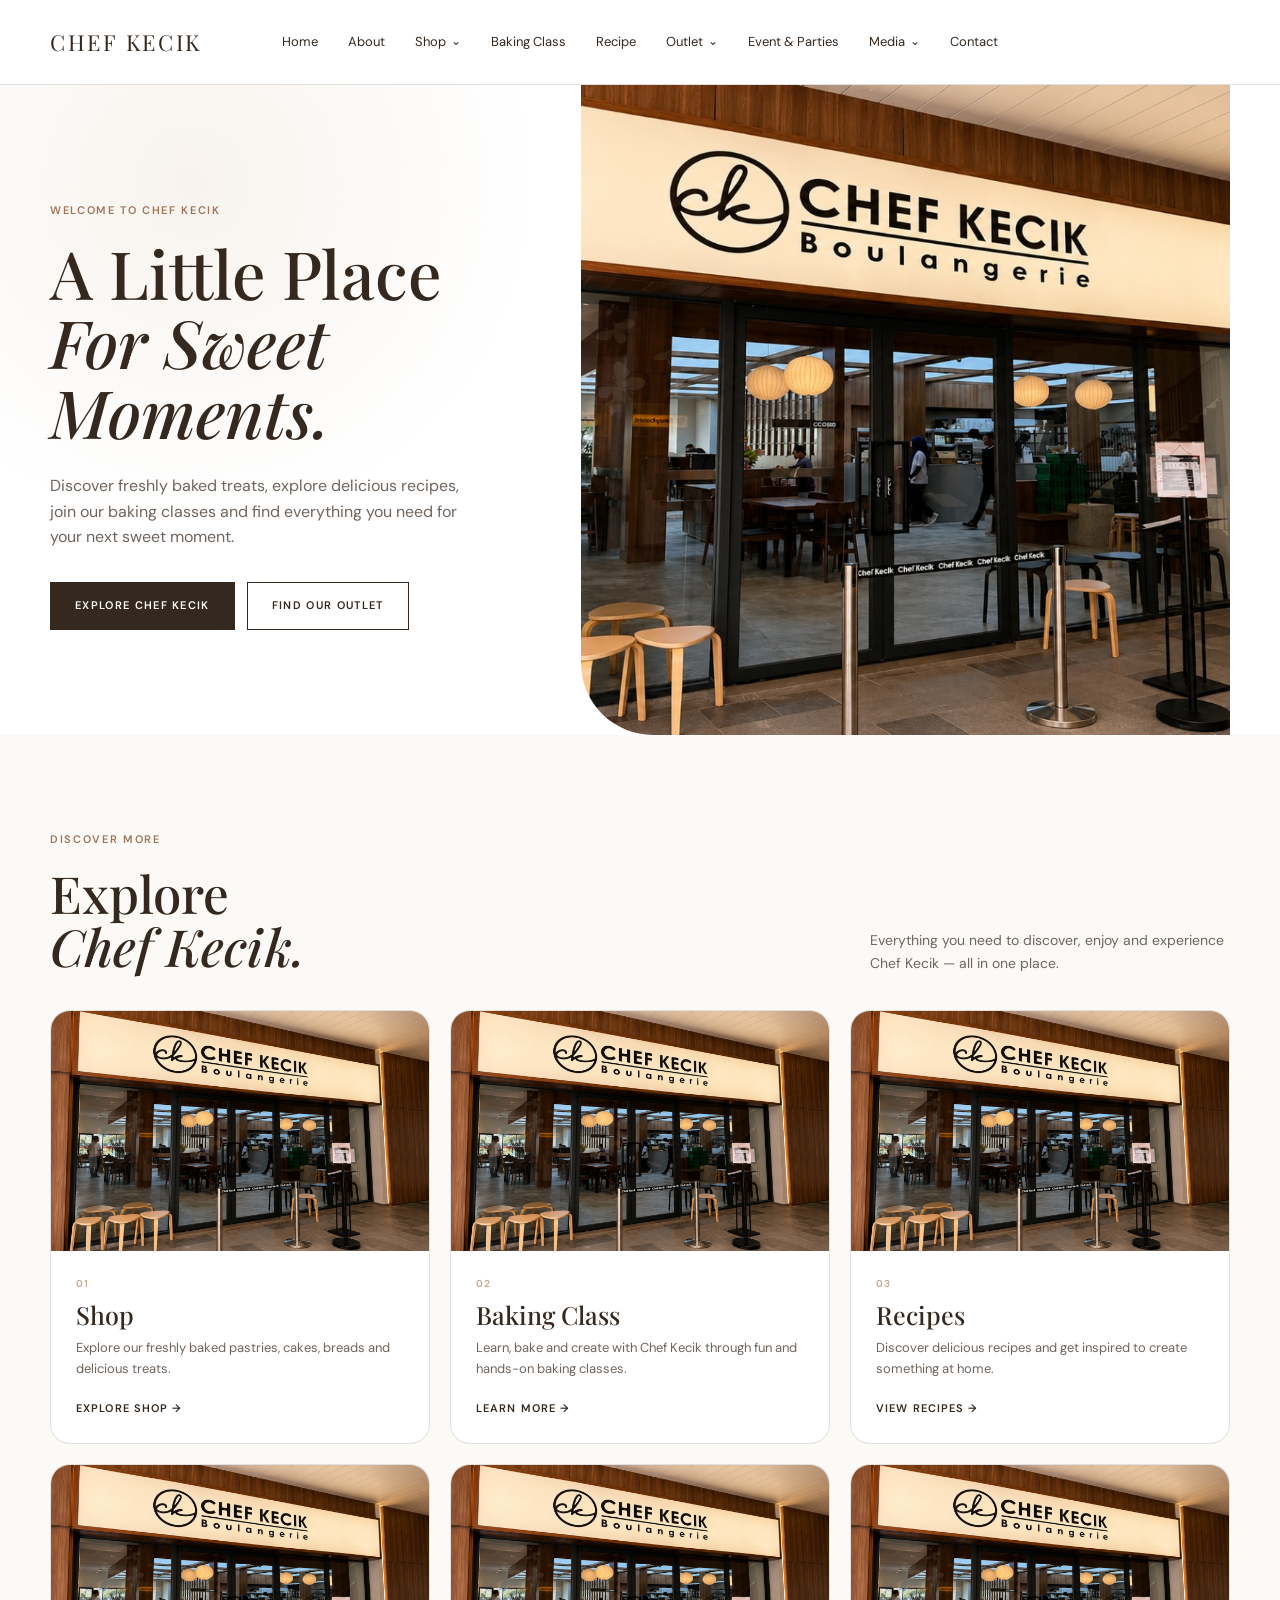
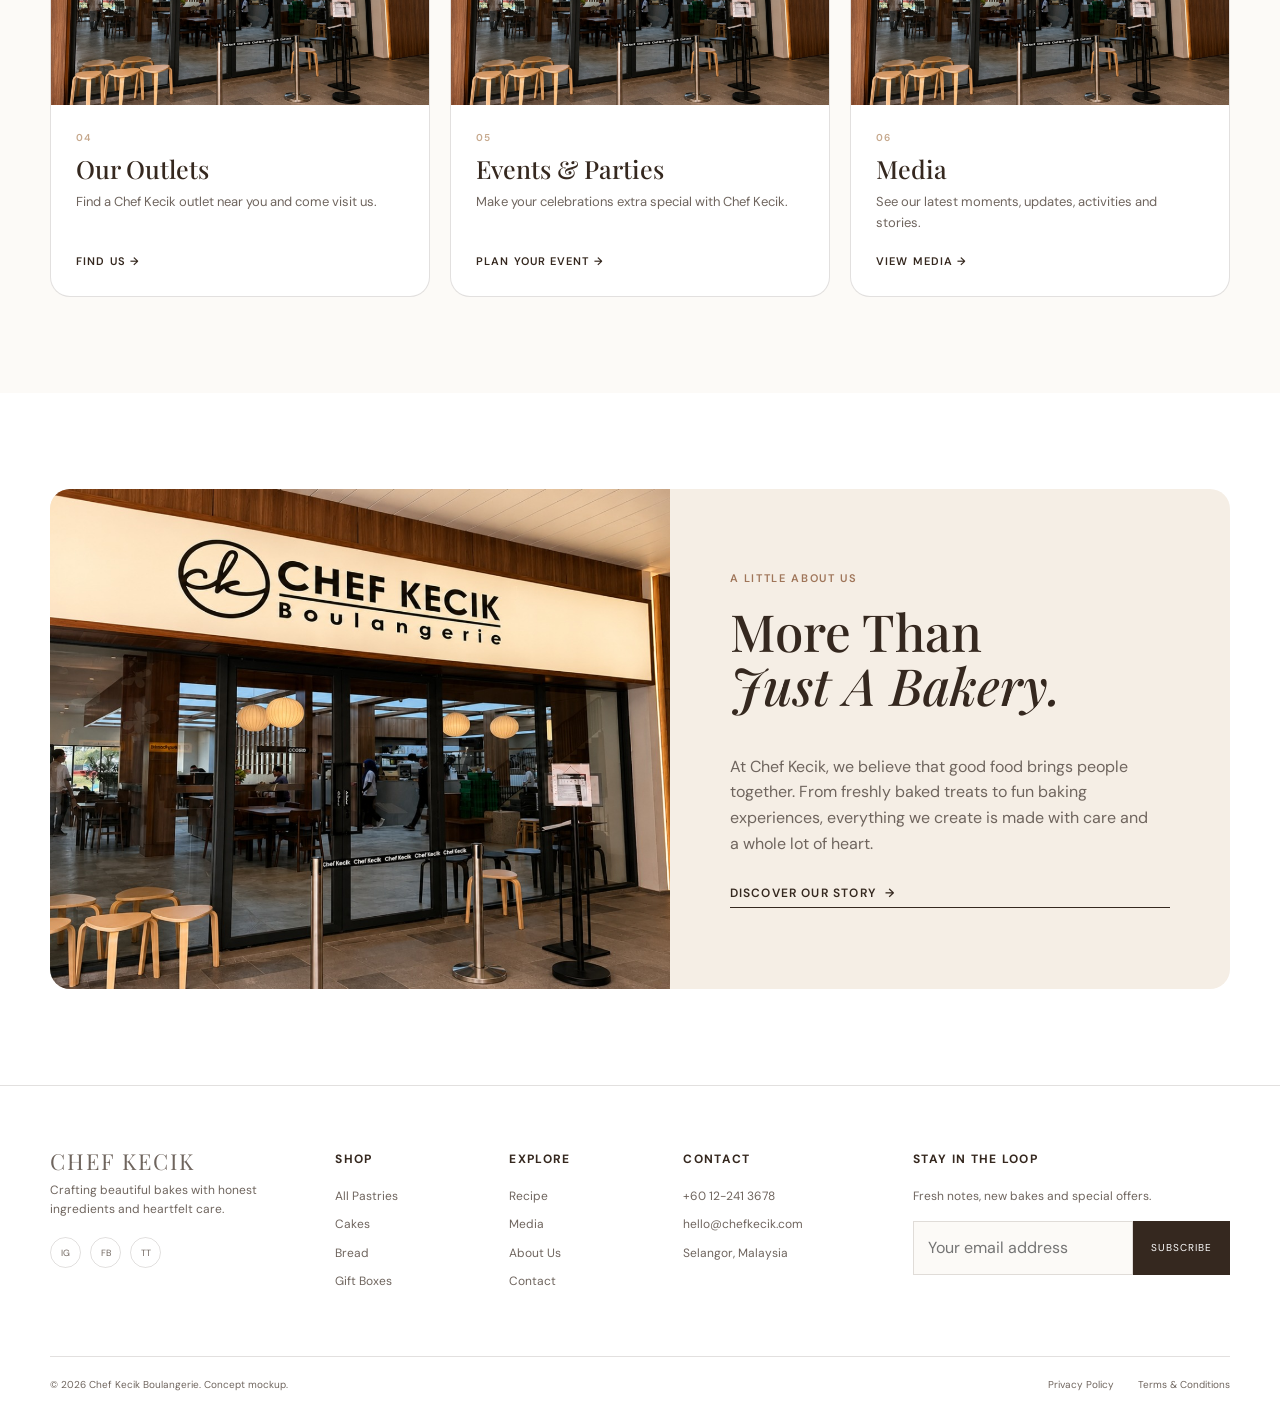
==== commit 0f999858: "new update page" ====
--- a/index.html
+++ b/index.html
@@ -18,167 +18,414 @@
 </head>
 
 <body>
-  <header class="site-header">
-    <div class="announcement">
-      <span>Halal • Less Sweet • Made in Malaysia</span>
-      <!-- <span class="announcement-center">Free delivery for orders over RM250 (Selangor & KL)</span> -->
-      <!-- <a href="https://wa.me/60122413678" target="_blank" rel="noopener">Need help? WhatsApp us</a> -->
+  <div id="navbar"></div>
+
+  <main id="top">
+
+    <!-- =========================================
+       HERO
+  ========================================== -->
+
+    <section class="hero">
+
+      <div class="hero-inner container">
+
+        <div class="hero-copy reveal">
+
+          <p class="eyebrow">
+            WELCOME TO CHEF KECIK
+          </p>
+
+          <h1>
+            A Little Place<br>
+            <em>For Sweet Moments.</em>
+          </h1>
+
+          <p class="hero-text">
+            Discover freshly baked treats, explore delicious recipes,
+            join our baking classes and find everything you need
+            for your next sweet moment.
+          </p>
+
+          <div class="hero-actions">
+
+            <a class="btn btn-dark" href="#explore">
+              Explore Chef Kecik
+            </a>
+
+            <a class="btn btn-light" href="outlet.html">
+              Find Our Outlet
+            </a>
+
+          </div>
+
+          <!-- <div class="hero-features">
+
+          <div>
+            <span>✦</span>
+            <p>
+              Freshly Made<br>
+              Every Day
+            </p>
+          </div>
+
+          <div>
+            <span>◇</span>
+            <p>
+              Premium<br>
+              Ingredients
+            </p>
+          </div>
+
+          <div>
+            <span>♧</span>
+            <p>
+              Made with Care<br>
+              Always
+            </p>
+          </div>
+
+        </div> -->
+
+        </div>
+
+
+        <div class="hero-visual reveal">
+
+          <div class="hero-image-wrap">
+
+            <img src="images/eco_majestic_1.jpeg" alt="Chef Kecik Eco Majestic">
+
+          </div>
+
+        </div>
+
+      </div>
+
+    </section>
+
+
+    <!-- =========================================
+       EXPLORE CHEF KECIK
+  ========================================== -->
+
+    <section class="section explore-section" id="explore">
+
+      <div class="container">
+
+        <div class="section-heading">
+
+          <div>
+
+            <p class="eyebrow">
+              DISCOVER MORE
+            </p>
+
+            <h2>
+              Explore<br>
+              <em>Chef Kecik.</em>
+            </h2>
+
+          </div>
+
+          <p class="explore-intro">
+            Everything you need to discover, enjoy and
+            experience Chef Kecik — all in one place.
+          </p>
+
+        </div>
+
+
+        <div class="explore-grid">
+
+
+          <!-- SHOP -->
+
+          <a href="shoppe.html" class="explore-card">
+
+            <div class="explore-card-image">
+
+              <img src="images/eco_majestic_1.jpeg" alt="Chef Kecik Eco Majestic">
+
+            </div>
+
+            <div class="explore-card-content">
+
+              <span class="explore-number">01</span>
+
+              <h3>Shop</h3>
+
+              <p>
+                Explore our freshly baked pastries,
+                cakes, breads and delicious treats.
+              </p>
+
+              <span class="explore-link">
+                Explore Shop →
+              </span>
+
+            </div>
+
+          </a>
+
+
+          <!-- BAKING CLASS -->
+
+          <a href="bakingclass.html" class="explore-card">
+
+            <div class="explore-card-image">
+
+              <img src="images/eco_majestic_1.jpeg" alt="Chef Kecik Eco Majestic">
+
+            </div>
+
+            <div class="explore-card-content">
+
+              <span class="explore-number">02</span>
+
+              <h3>Baking Class</h3>
+
+              <p>
+                Learn, bake and create with Chef Kecik
+                through fun and hands-on baking classes.
+              </p>
+
+              <span class="explore-link">
+                Learn More →
+              </span>
+
+            </div>
+
+          </a>
+
+
+          <!-- RECIPES -->
+
+          <a href="recipe.html" class="explore-card">
+
+            <div class="explore-card-image">
+
+              <img src="images/eco_majestic_1.jpeg" alt="Chef Kecik Eco Majestic">
+
+            </div>
+
+            <div class="explore-card-content">
+
+              <span class="explore-number">03</span>
+
+              <h3>Recipes</h3>
+
+              <p>
+                Discover delicious recipes and get
+                inspired to create something at home.
+              </p>
+
+              <span class="explore-link">
+                View Recipes →
+              </span>
+
+            </div>
+
+          </a>
+
+
+          <!-- OUTLETS -->
+
+          <a href="outlet.html" class="explore-card">
+
+            <div class="explore-card-image">
+
+              <img src="images/eco_majestic_1.jpeg" alt="Chef Kecik Eco Majestic">
+
+            </div>
+
+            <div class="explore-card-content">
+
+              <span class="explore-number">04</span>
+
+              <h3>Our Outlets</h3>
+
+              <p>
+                Find a Chef Kecik outlet near you
+                and come visit us.
+              </p>
+
+              <span class="explore-link">
+                Find Us →
+              </span>
+
+            </div>
+
+          </a>
+
+
+          <!-- EVENTS -->
+
+          <a href="event.html" class="explore-card">
+
+            <div class="explore-card-image">
+
+              <img src="images/eco_majestic_1.jpeg" alt="Chef Kecik Eco Majestic">
+
+            </div>
+
+            <div class="explore-card-content">
+
+              <span class="explore-number">05</span>
+
+              <h3>Events & Parties</h3>
+
+              <p>
+                Make your celebrations extra special
+                with Chef Kecik.
+              </p>
+
+              <span class="explore-link">
+                Plan Your Event →
+              </span>
+
+            </div>
+
+          </a>
+
+
+          <!-- MEDIA -->
+
+          <a href="award.html" class="explore-card">
+
+            <div class="explore-card-image">
+
+              <img src="images/eco_majestic_1.jpeg" alt="Chef Kecik Eco Majestic">
+
+            </div>
+
+            <div class="explore-card-content">
+
+              <span class="explore-number">06</span>
+
+              <h3>Media</h3>
+
+              <p>
+                See our latest moments, updates,
+                activities and stories.
+              </p>
+
+              <span class="explore-link">
+                View Media →
+              </span>
+
+            </div>
+
+          </a>
+
+        </div>
+
+      </div>
+
+    </section>
+
+
+    <!-- =========================================
+       ABOUT PREVIEW
+  ========================================== -->
+
+    <section class="section about-preview">
+
+      <div class="container">
+
+        <div class="about-preview-grid">
+
+          <div class="about-preview-image">
+
+            <img src="images/eco_majestic_1.jpeg" alt="Chef Kecik Eco Majestic">
+
+          </div>
+
+
+          <div class="about-preview-copy">
+
+            <p class="eyebrow">
+              A LITTLE ABOUT US
+            </p>
+
+            <h2>
+              More Than<br>
+              <em>Just A Bakery.</em>
+            </h2>
+
+            <p>
+              At Chef Kecik, we believe that good food brings
+              people together. From freshly baked treats to
+              fun baking experiences, everything we create
+              is made with care and a whole lot of heart.
+            </p>
+
+            <a href="about.html" class="text-link">
+              Discover Our Story
+              <span>→</span>
+            </a>
+
+          </div>
+
+        </div>
+
+      </div>
+
+    </section>
+
+
+    <!-- =========================================
+       EXPLORE 
+  ========================================== -->
+    <!-- 
+  <section class="section homepage-cta">
+
+    <div class="container">
+
+      <div class="homepage-cta-inner">
+
+        <p class="eyebrow">
+          COME AND EXPERIENCE CHEF KECIK
+        </p>
+
+        <h2>
+          Something Sweet<br>
+          <em>Is Waiting For You.</em>
+        </h2>
+
+        <p>
+          Whether you're looking for something delicious,
+          a new baking experience or a place to celebrate,
+          there's something waiting for you at Chef Kecik.
+        </p>
+
+        <div class="hero-actions">
+
+          <a
+            href="outlet.html"
+            class="btn btn-dark"
+          >
+            Explore Our Shop
+          </a>
+
+          <a
+            href="contact.html"
+            class="btn btn-light"
+          >
+            Contact Us
+          </a>
+
+        </div>
+
+      </div>
+
     </div>
 
-    <nav class="navbar container">
-      <a class="brand" href="index.html" aria-label="Chef Kecik home">
-        <span>CHEF KECIK</span>
-      </a>
-
-      <button class="menu-toggle" aria-label="Open menu" aria-expanded="false">
-        <span></span><span></span><span></span>
-      </button>
-
-      <div class="nav-menu">
-        <a href="index.html">Home</a>
-        <a href="about.html">About</a>
-
-        <div class="nav-dropdown">
-          <a href="#" class="dropdown-toggle">
-            Shop
-            <span>⌄</span>
-          </a>
-          <div class="dropdown-menu">
-            <a href="shoppe.html">Shoppe</a>
-          </div>
-        </div>
-
-        <a href="#">Baking Class</a>
-        <a href="#">Recipe</a>
-
-        <div class="nav-dropdown">
-          <a href="#" class="dropdown-toggle">
-            Outlet
-            <span>⌄</span>
-          </a>
-          <div class="dropdown-menu">
-            <a href="#">Chef Kecik Eco Majestic</a>
-            <a href="#">Chef Kecik Seduduk</a>
-            <a href="#">Chef Kecik Tuah</a>
-          </div>
-        </div>
-
-        <a href="#">Event & Parties</a>
-
-        <div class="nav-dropdown">
-          <a href="#" class="dropdown-toggle">
-            Media
-            <span>⌄</span>
-          </a>
-          <div class="dropdown-menu">
-            <a href="#">Award</a>
-            <a href="#">Celebration</a>
-          </div>
-        </div>
-
-        <a href="#">Contact</a>
-      </div>
-
-      <!-- <a class="btn btn-dark nav-cta" href="#">Order Online</a> -->
-    </nav>
-  </header>
-
-  <main id="top">
-    <div class="hero">
-      <div class="hero-inner container">
-        <div class="hero-copy reveal">
-          <p class="eyebrow">CRAFTED WITH CARE. SHARED WITH LOVE.</p>
-          <h1>Welcome To<br><em>Chef Kecik.</em></h1>
-          <p class="hero-text">
-            Thoughtfully crafted pastries and cakes, made with premium ingredients
-            and a whole lot of heart.
-          </p>
-
-          <!-- <div class="hero-actions">
-            <a class="btn btn-dark" href="#">Explore Our Pastries</a>
-            <a class="btn btn-light" href="#custom-cakes">Order a Cake</a>
-          </div> -->
-
-          <div class="hero-features">
-            <div><span>✦</span>
-              <p>Freshly Made<br>Every Day</p>
-            </div>
-            <div><span>◇</span>
-              <p>Premium<br>Ingredients</p>
-            </div>
-            <div><span>♧</span>
-              <p>Made with Care<br>Always</p>
-            </div>
-          </div>
-        </div>
-
-        <div class="hero-visual reveal">
-          <div class="hero-image-wrap">
-            <img src="https://images.unsplash.com/photo-1578985545062-69928b1d9587?auto=format&fit=crop&w=1400&q=85"
-              alt="Elegant cream cake with strawberries">
-          </div>
-          <!-- <span class="floating-note">Made for little celebrations</span> -->
-        </div>
-      </div>
-    </div>
+  </section> -->
+
   </main>
 
-  <footer class="footer" id="contact">
-    <div class="container footer-grid">
-      <div>
-        <a class="brand footer-brand" href="#top">
-          <span>CHEF KECIK</span>
-        </a>
-        <p>Crafting beautiful bakes with honest ingredients and heartfelt care.</p>
-        <div class="socials">
-          <a href="#" aria-label="Instagram">IG</a>
-          <a href="#" aria-label="Facebook">FB</a>
-          <a href="#" aria-label="TikTok">TT</a>
-        </div>
-      </div>
-
-      <div>
-        <h4>Shop</h4>
-        <a href="#">All Pastries</a>
-        <a href="#">Cakes</a>
-        <a href="#">Bread</a>
-        <a href="#">Gift Boxes</a>
-      </div>
-
-      <div>
-        <h4>Explore</h4>
-        <a href="#journal">Recipe</a>
-        <a href="#story">Media</a>
-        <a href="#story">About Us</a>
-        <a href="#contact">Contact</a>
-      </div>
-
-      <div>
-        <h4>Contact</h4>
-        <a href="tel:+60122413678">+60 12-241 3678</a>
-        <a href="mailto:hello@chefkecik.com">hello@chefkecik.com</a>
-        <p>Selangor, Malaysia</p>
-      </div>
-
-      <div class="newsletter">
-        <h4>Stay in the loop</h4>
-        <p>Fresh notes, new bakes and special offers.</p>
-        <form id="newsletterForm">
-          <input type="email" id="emailInput" placeholder="Your email address" required>
-          <button type="submit">Subscribe</button>
-        </form>
-        <small id="newsletterMessage" role="status"></small>
-      </div>
-    </div>
-
-    <div class="container footer-bottom">
-      <span>© 2026 Chef Kecik Boulangerie. Concept mockup.</span>
-      <div>
-        <a href="#">Privacy Policy</a>
-        <a href="#">Terms & Conditions</a>
-      </div>
-    </div>
-  </footer>
+  <div id="footer"></div>
 
   <script src="script.js"></script>
 </body>
--- a/style.css
+++ b/style.css
@@ -265,22 +265,32 @@
   color: #fff;
 }
 
+/* =========================================
+   HERO
+========================================= */
+
 .hero {
   border-top: 1px solid var(--line);
+
   background:
-    radial-gradient(circle at 15% 15%, rgba(234, 220, 205, .35), transparent 28%),
+    radial-gradient(circle at 15% 15%,
+      rgba(234, 220, 205, .35),
+      transparent 28%),
     var(--white);
 }
 
 .hero-inner {
   min-height: 650px;
+
   display: grid;
   grid-template-columns: 0.9fr 1.1fr;
+
   align-items: stretch;
 }
 
 .hero-copy {
   padding: 82px 50px 60px 0;
+
   display: flex;
   flex-direction: column;
   justify-content: center;
@@ -288,9 +298,12 @@
 
 .eyebrow {
   margin: 0 0 18px;
+
   color: #9f7559;
+
   font-size: 11px;
   font-weight: 600;
+
   letter-spacing: 0.15em;
 }
 
@@ -298,13 +311,16 @@
 h2,
 h3 {
   font-family: "Playfair Display", serif;
+
   font-weight: 500;
   line-height: 1.05;
+
   margin-top: 0;
 }
 
 h1 {
   margin-bottom: 26px;
+
   font-size: clamp(46px, 5.2vw, 72px);
 }
 
@@ -315,27 +331,49 @@
 
 .hero-text {
   max-width: 430px;
+
   margin: 0 0 32px;
+
   color: var(--muted);
+
   font-size: 16px;
 }
+
+
+/* =========================================
+   HERO BUTTONS
+========================================= */
 
 .hero-actions {
   display: flex;
+
   gap: 12px;
+
   flex-wrap: wrap;
-}
+
+  margin-bottom: 10px;
+}
+
+
+/* =========================================
+   HERO FEATURES
+========================================= */
 
 .hero-features {
   margin-top: 48px;
+
   display: flex;
+
   gap: 38px;
+
   flex-wrap: wrap;
 }
 
 .hero-features>div {
   display: flex;
+
   align-items: center;
+
   gap: 10px;
 }
 
@@ -345,70 +383,266 @@
 
 .hero-features p {
   margin: 0;
+
   font-size: 11px;
+
   line-height: 1.35;
+
   color: var(--muted);
 }
+
+
+/* =========================================
+   HERO IMAGE
+========================================= */
 
 .hero-visual {
   position: relative;
+
   min-height: 650px;
 }
 
 .hero-image-wrap {
   height: 100%;
+
   overflow: hidden;
+
   border-radius: 0 0 0 72px;
 }
 
 .hero-image-wrap img {
+  width: 100%;
   height: 100%;
+
   object-fit: cover;
+
   object-position: center;
 }
+
+
+/* =========================================
+   FLOATING NOTE
+========================================= */
 
 .floating-note {
   position: absolute;
+
   left: -42px;
   bottom: 55px;
+
   padding: 13px 17px;
+
   background: rgba(255, 255, 255, .92);
+
   border: 1px solid var(--line);
+
   border-radius: 999px;
+
   font-family: "Playfair Display", serif;
+
   font-style: italic;
+
   box-shadow: var(--shadow);
 }
+
+
+/* =========================================
+   GENERAL SECTION
+========================================= */
 
 .section {
   padding: 96px 0;
 }
 
+
+/* =========================================
+   SECTION HEADING
+========================================= */
+
 .section-heading {
   margin-bottom: 36px;
+
   display: flex;
+
   justify-content: space-between;
+
   gap: 24px;
+
   align-items: end;
 }
 
-.section-heading h2,
-.story-copy h2,
-.journal-copy h2,
-.custom-copy h2 {
+.section-heading h2 {
   margin-bottom: 0;
+
   font-size: clamp(36px, 4vw, 54px);
 }
+
+
+/* =========================================
+   EXPLORE SECTION
+========================================= */
+
+.explore-section {
+  background: var(--warm-white);
+}
+
+.explore-intro {
+  max-width: 360px;
+
+  margin: 0;
+
+  color: var(--muted);
+
+  font-size: 14px;
+}
+
+
+/* =========================================
+   EXPLORE GRID
+========================================= */
+
+.explore-grid {
+  display: grid;
+
+  grid-template-columns: repeat(3, 1fr);
+
+  gap: 20px;
+}
+
+
+/* =========================================
+   EXPLORE CARD
+========================================= */
+
+.explore-card {
+  display: flex;
+
+  flex-direction: column;
+
+  overflow: hidden;
+
+  border: 1px solid var(--line);
+
+  border-radius: var(--radius);
+
+  background: #fff;
+
+  transition:
+    transform .3s ease,
+    box-shadow .3s ease;
+}
+
+.explore-card:hover {
+  transform: translateY(-6px);
+
+  box-shadow: var(--shadow);
+}
+
+
+/* =========================================
+   EXPLORE CARD IMAGE
+========================================= */
+
+.explore-card-image {
+  height: 240px;
+
+  overflow: hidden;
+
+  background: var(--cream);
+}
+
+.explore-card-image img {
+  width: 100%;
+  height: 100%;
+
+  object-fit: cover;
+
+  transition: transform .45s ease;
+}
+
+.explore-card:hover .explore-card-image img {
+  transform: scale(1.05);
+}
+
+
+/* =========================================
+   EXPLORE CARD CONTENT
+========================================= */
+
+.explore-card-content {
+  flex: 1;
+
+  display: flex;
+
+  flex-direction: column;
+
+  padding: 25px;
+}
+
+.explore-number {
+  margin-bottom: 10px;
+
+  color: var(--sand);
+
+  font-size: 10px;
+
+  font-weight: 600;
+
+  letter-spacing: .12em;
+}
+
+.explore-card h3 {
+  margin-bottom: 10px;
+
+  font-family: "Playfair Display", serif;
+
+  font-size: 25px;
+}
+
+.explore-card p {
+  margin: 0 0 20px;
+
+  color: var(--muted);
+
+  font-size: 13px;
+
+  line-height: 1.6;
+}
+
+.explore-link {
+  margin-top: auto;
+
+  font-size: 11px;
+
+  font-weight: 600;
+
+  text-transform: uppercase;
+
+  letter-spacing: .1em;
+}
+
+
+/* =========================================
+   TEXT LINK
+========================================= */
 
 .text-link {
   display: inline-flex;
+
   align-items: center;
+
   gap: 9px;
+
   padding-bottom: 4px;
+
   border-bottom: 1px solid var(--brown);
+
   font-size: 12px;
+
   font-weight: 600;
+
   text-transform: uppercase;
+
   letter-spacing: 0.1em;
 }
 
@@ -420,232 +654,255 @@
   transform: translateX(5px);
 }
 
-.product-grid {
+
+/* =========================================
+   ABOUT PREVIEW
+========================================= */
+
+.about-preview {
+  background: #fff;
+}
+
+.about-preview-grid {
+  min-height: 500px;
+
   display: grid;
-  grid-template-columns: repeat(6, 1fr);
-  gap: 14px;
-}
-
-.product-card {
-  border: 1px solid var(--line);
-  border-radius: 14px;
+
+  grid-template-columns: 1.05fr .95fr;
+
   overflow: hidden;
-  background: #fff;
-  transition: transform .25s ease, box-shadow .25s ease;
-}
-
-.product-card:hover {
-  transform: translateY(-6px);
-  box-shadow: var(--shadow);
-}
-
-.product-image {
-  aspect-ratio: 1 / 1;
-  overflow: hidden;
+
+  border-radius: var(--radius);
+
   background: var(--cream);
 }
 
-.product-image img {
+.about-preview-image {
+  min-height: 500px;
+}
+
+.about-preview-image img {
   width: 100%;
   height: 100%;
+
   object-fit: cover;
-  transition: transform .45s ease;
-}
-
-.product-card:hover img {
-  transform: scale(1.04);
-}
-
-.product-info {
-  padding: 15px 14px 16px;
-}
-
-.product-info h3 {
-  margin-bottom: 6px;
-  font-family: "DM Sans", sans-serif;
-  font-size: 13px;
-  font-weight: 500;
-}
-
-.product-meta {
+}
+
+.about-preview-copy {
+  padding: 60px;
+
   display: flex;
-  justify-content: space-between;
-  align-items: center;
-  gap: 8px;
-}
-
-.product-meta span {
-  font-size: 12px;
-}
-
-.add-btn {
-  width: 30px;
-  height: 30px;
-  border: 1px solid var(--line);
-  border-radius: 50%;
-  background: #fff;
-  cursor: pointer;
-  transition: .2s ease;
-}
-
-.add-btn:hover {
-  background: var(--brown);
-  color: #fff;
-}
-
-.center-action {
-  margin-top: 38px;
-  display: flex;
+
+  flex-direction: column;
+
   justify-content: center;
 }
 
-.story-strip {
-  padding-block: 0;
-}
-
-.story-grid {
-  min-height: 420px;
-  display: grid;
-  grid-template-columns: 0.85fr 1.1fr 1.15fr;
-  background: var(--cream);
-  overflow: hidden;
+.about-preview-copy h2 {
+  margin-bottom: 25px;
+
+  font-size: clamp(36px, 4vw, 54px);
+}
+
+.about-preview-copy p:not(.eyebrow) {
+  max-width: 430px;
+
+  margin-bottom: 28px;
+
+  color: var(--muted);
+}
+
+
+/* =========================================
+   HOMEPAGE CTA
+========================================= */
+
+.homepage-cta {
+  padding-top: 40px;
+
+  padding-bottom: 110px;
+}
+
+.homepage-cta-inner {
+  padding: 80px 40px;
+
+  text-align: center;
+
   border-radius: var(--radius);
-}
-
-.story-copy {
-  padding: 58px 44px;
-  align-self: center;
-}
-
-.story-copy p:not(.eyebrow) {
+
+  background:
+    linear-gradient(135deg,
+      #f9f3ec,
+      #efe3d6);
+}
+
+.homepage-cta-inner h2 {
+  margin-bottom: 20px;
+
+  font-size: clamp(38px, 5vw, 60px);
+}
+
+.homepage-cta-inner>p:not(.eyebrow) {
+  max-width: 550px;
+
+  margin: 0 auto 30px;
+
   color: var(--muted);
 }
 
-.values {
-  padding: 58px 24px;
-  display: grid;
-  grid-template-columns: repeat(3, 1fr);
-  gap: 18px;
-  align-items: center;
-}
-
-.values article {
-  text-align: center;
-}
-
-.value-icon {
-  display: inline-grid;
-  place-items: center;
-  width: 46px;
-  height: 46px;
-  margin-bottom: 14px;
-  border: 1px solid var(--line);
-  border-radius: 50%;
-  background: rgba(255, 255, 255, .65);
-  font-size: 20px;
-}
-
-.values h3 {
-  margin-bottom: 8px;
-  font-family: "DM Sans", sans-serif;
-  font-size: 13px;
-}
-
-.values p {
-  margin: 0;
-  color: var(--muted);
-  font-size: 11px;
-}
-
-.story-image {
-  min-height: 420px;
-}
-
-.story-image img {
-  height: 100%;
-  object-fit: cover;
-}
-
-.journal-card {
-  display: grid;
-  grid-template-columns: 1.1fr .9fr;
-  min-height: 460px;
-  overflow: hidden;
-  border: 1px solid var(--line);
-  border-radius: var(--radius);
-  background: #fff;
-}
-
-.journal-image img {
-  height: 100%;
-  object-fit: cover;
-}
-
-.journal-copy {
-  position: relative;
-  padding: 58px;
-  align-self: stretch;
-  display: flex;
-  flex-direction: column;
+.homepage-cta-inner .hero-actions {
   justify-content: center;
-}
-
-.journal-copy p:not(.eyebrow) {
-  max-width: 380px;
-  color: var(--muted);
-}
-
-.journal-controls {
-  margin-top: 42px;
-  display: flex;
-  align-items: center;
-  gap: 12px;
-  font-size: 11px;
-}
-
-.journal-controls .line {
-  width: 70px;
-  height: 1px;
-  background: var(--beige);
-}
-
-.journal-controls button {
-  width: 38px;
-  height: 38px;
-  border: 1px solid var(--line);
-  border-radius: 50%;
-  background: #fff;
-  cursor: pointer;
-}
-
-.custom-cakes {
-  padding-bottom: 96px;
-}
-
-.custom-card {
-  display: grid;
-  grid-template-columns: .9fr 1.1fr;
-  align-items: stretch;
-  overflow: hidden;
-  min-height: 390px;
-  border-radius: var(--radius);
-  background: linear-gradient(135deg, #f9f3ec, #efe3d6);
-}
-
-.custom-copy {
-  padding: 62px;
-  align-self: center;
-}
-
-.custom-copy p:not(.eyebrow) {
-  max-width: 430px;
-  margin-bottom: 28px;
-  color: var(--muted);
-}
-
-.custom-image img {
-  height: 100%;
-  object-fit: cover;
+
+  margin-bottom: 0;
+}
+
+
+/* =========================================
+   REVEAL ANIMATION
+========================================= */
+
+.reveal {
+  opacity: 0;
+
+  transform: translateY(18px);
+
+  transition:
+    opacity .7s ease,
+    transform .7s ease;
+}
+
+.reveal.visible {
+  opacity: 1;
+
+  transform: translateY(0);
+}
+
+
+/* =========================================
+   HOMEPAGE RESPONSIVE
+========================================= */
+
+@media (max-width: 1050px) {
+
+  .explore-grid {
+    grid-template-columns: repeat(2, 1fr);
+  }
+
+}
+
+
+@media (max-width: 820px) {
+
+  .hero-inner {
+    grid-template-columns: 1fr;
+  }
+
+  .hero-copy {
+    padding: 64px 0 42px;
+  }
+
+  .hero-visual {
+    min-height: 500px;
+  }
+
+  .hero-image-wrap {
+    border-radius: 32px;
+  }
+
+  .floating-note {
+    left: 18px;
+
+    bottom: 18px;
+  }
+
+
+  /* ABOUT */
+
+  .about-preview-grid {
+    grid-template-columns: 1fr;
+  }
+
+  .about-preview-image {
+    min-height: 400px;
+  }
+
+  .about-preview-copy {
+    padding: 50px 40px;
+  }
+
+}
+
+
+@media (max-width: 620px) {
+
+  .hero-inner {
+    min-height: auto;
+  }
+
+  .hero-visual {
+    min-height: 400px;
+  }
+
+  .hero-features {
+    gap: 18px;
+  }
+
+  .hero-actions {
+    flex-direction: column;
+
+    align-items: stretch;
+  }
+
+  .hero-actions .btn {
+    width: 100%;
+  }
+
+
+  /* SECTION */
+
+  .section {
+    padding: 72px 0;
+  }
+
+
+  /* EXPLORE */
+
+  .section-heading {
+    align-items: flex-start;
+
+    flex-direction: column;
+  }
+
+  .explore-grid {
+    grid-template-columns: 1fr;
+  }
+
+  .explore-card-image {
+    height: 250px;
+  }
+
+
+  /* ABOUT */
+
+  .about-preview-image {
+    min-height: 340px;
+  }
+
+  .about-preview-copy {
+    padding: 40px 24px;
+  }
+
+
+  /* CTA */
+
+  .homepage-cta {
+    padding-bottom: 70px;
+  }
+
+  .homepage-cta-inner {
+    padding: 60px 24px;
+  }
+
 }
 
 .footer {
@@ -756,6 +1013,120 @@
 .reveal.visible {
   opacity: 1;
   transform: translateY(0);
+}
+
+
+/* =========================================
+   OUTLET PAGE
+========================================= */
+
+.outlet-page {
+  width: 90%;
+  max-width: 1100px;
+  margin: 0 auto;
+  padding: 80px 0;
+}
+
+.outlet-info {
+  background: #ffffff;
+  padding: 40px;
+  margin-bottom: 50px;
+  border-radius: 20px;
+  box-shadow: var(--shadow);
+}
+
+.outlet-info h1 {
+  text-align: center;
+  margin-bottom: 30px;
+}
+
+.outlet-images {
+  display: grid;
+  grid-template-columns: 1fr 1fr;
+  gap: 20px;
+  margin-bottom: 35px;
+}
+
+.outlet-images img {
+  width: 100%;
+  height: 300px;
+  object-fit: cover;
+  border-radius: 15px;
+}
+
+/* .outlet-map {
+  width: 100%;
+  height: 300px;
+  margin-top: 20px;
+  overflow: hidden;
+  border-radius: 15px;
+  border: 1px solid var(--line);
+}
+
+.outlet-map iframe {
+  width: 100%;
+  height: 100%;
+  border: 0;
+  display: block;
+} */
+
+.outlet-details {
+  text-align: center;
+}
+
+.outlet-details h3 {
+  margin-top: 25px;
+  margin-bottom: 10px;
+}
+
+.outlet-details p {
+  line-height: 1.7;
+  color: var(--muted);
+}
+
+.maps-button {
+  display: inline-block;
+  margin-top: 10px;
+  padding: 12px 25px;
+
+  background: var(--brown);
+  color: white;
+
+  text-decoration: none;
+  border-radius: 8px;
+
+  transition: 0.3s;
+}
+
+.maps-button:hover {
+  transform: translateY(-2px);
+  box-shadow: var(--shadow);
+}
+
+
+/* =========================================
+   OUTLET MOBILE
+========================================= */
+
+@media (max-width: 620px) {
+
+  .outlet-page {
+    width: calc(100% - 28px);
+    padding: 50px 0;
+  }
+
+  .outlet-info {
+    padding: 25px;
+  }
+
+  .outlet-images {
+    grid-template-columns: 1fr;
+  }
+
+  .outlet-images img {
+    height: 250px;
+  }
+
 }
 
 @media (max-width: 1050px) {
